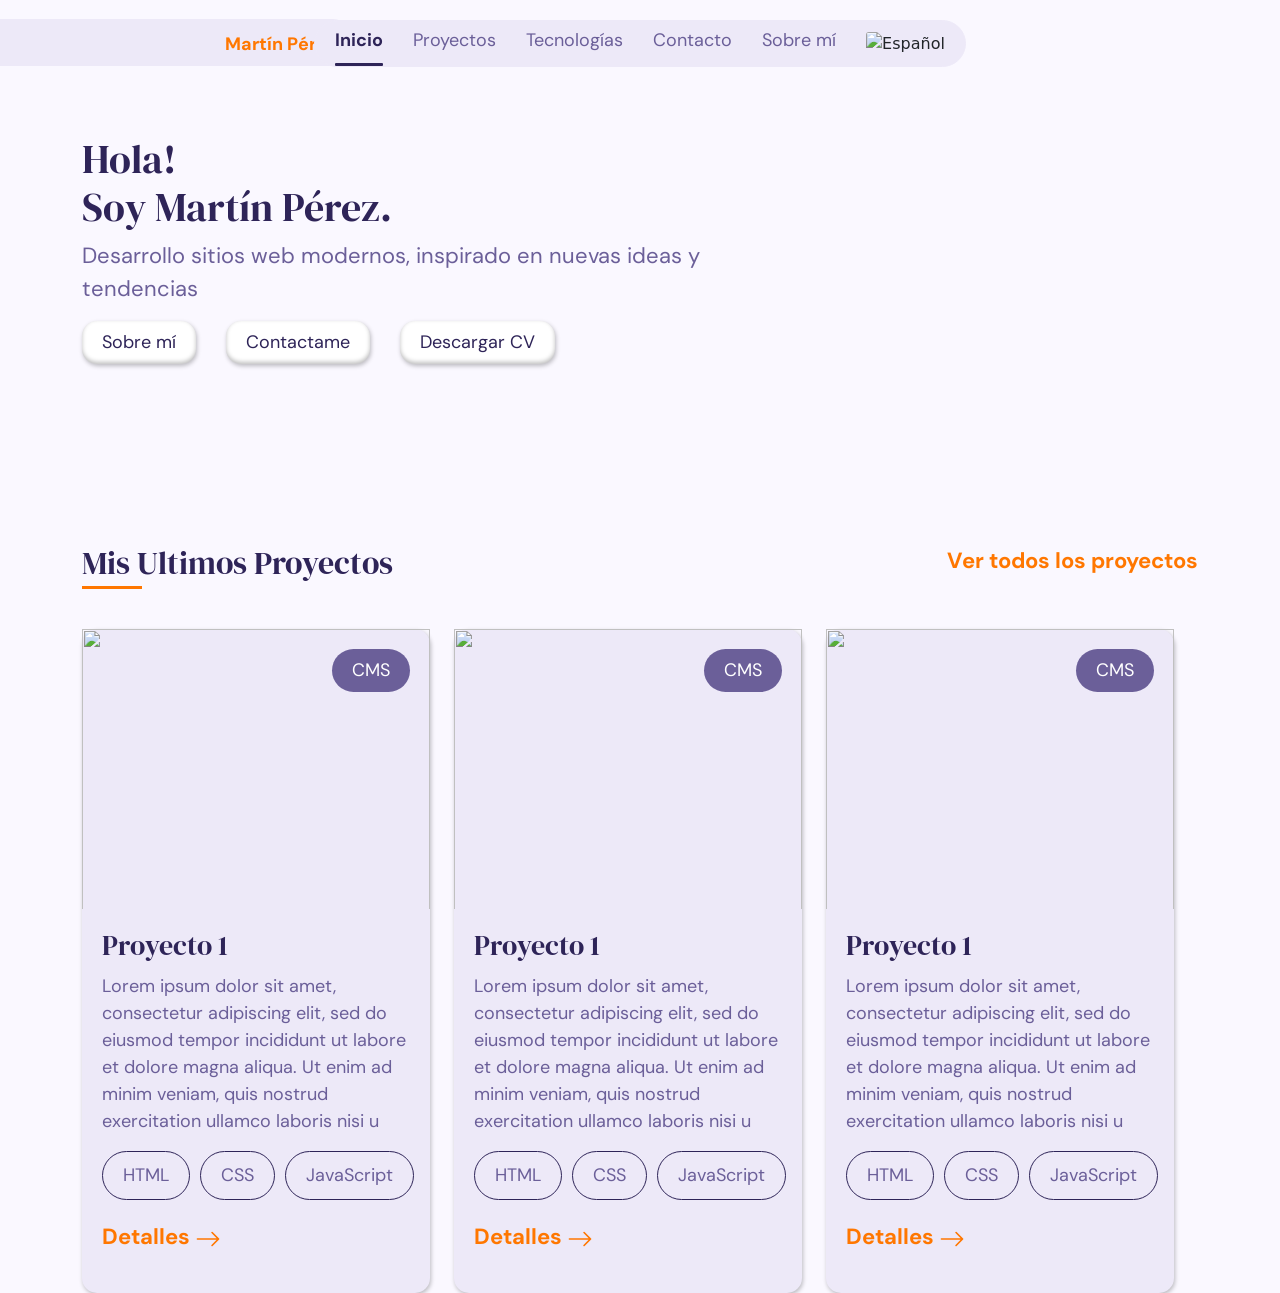
==== index.html @ 8222768f "hay que ver el tamaño de las fuentes" ====
<!DOCTYPE html>
<html lang="en">

<head>
    <meta charset="UTF-8">
    <meta name="viewport" content="width=device-width, initial-scale=1.0">
    <title>Document</title>
    <link rel="preconnect" href="https://fonts.googleapis.com">
    <link rel="preconnect" href="https://fonts.gstatic.com" crossorigin>
    <link
        href="https://fonts.googleapis.com/css2?family=DM+Sans:ital,opsz,wght@0,9..40,100..1000;1,9..40,100..1000&family=DM+Serif+Display:ital@0;1&display=swap"
        rel="stylesheet">
    <link href="https://cdn.jsdelivr.net/npm/bootstrap@5.3.8/dist/css/bootstrap.min.css" rel="stylesheet"
        integrity="sha384-sRIl4kxILFvY47J16cr9ZwB07vP4J8+LH7qKQnuqkuIAvNWLzeN8tE5YBujZqJLB" crossorigin="anonymous">
    <link rel="stylesheet" href="assets/estilo.css">
</head>

<body>
    <header>
        <span class="logo"><a href="index.html">Martín Pérez</a></span>

        <div class="container">
            <div class="header-inner">
                <nav>
                    <ul class="list-unstyled d-flex mb-0 align-items-center">
                        <li><a href="index.html" class="active">Inicio</a></li>
                        <li><a href="proyectos.html">Proyectos</a></li>
                        <li><a href="#tecnologias">Tecnologías</a></li>
                        <li><a href="#contacto">Contacto</a></li>
                        <li><a href="sobre-mi.html">Sobre mí</a></li>
                        <li><img class="icono-idioma" src="assets/svg/Bandera_de_España.svg" alt="Español"></li>
                    </ul>
                </nav>

            </div>
        </div>
    </header>

    <main>
        <div class="container mt-5">
            <div class="row">
                <div class="col-md-7">
                    <h1>
                        Hola! <br> Soy Martín Pérez.
                    </h1>
                    <p class="p-mediano">Desarrollo sitios web modernos, inspirado en nuevas ideas y tendencias</p>
                    <ul class="botones-hero list-unstyled d-flex mb-0 align-items-center">
                        <li><button>Sobre mí</button></li>
                        <li><button>Contactame</button></li>
                        <li><button>Descargar CV</button></li>
                    </ul>
                </div>
                <div class="offset-1 col-md-4">
                    <img class="fotomia-main" src="https://picsum.photos/id/237/200/300" alt="">
                </div>
            </div>
            <div class="row seccion-proyectos">
                <div class="col-md-12 d-flex justify-content-between">
                    <h2>Mis Ultimos Proyectos</h2>
                    <a href="proyectos.html" class="">Ver todos los proyectos</a>
                </div>
                <div class="row tarjetas-proyectos">
                    <div class="col-md-4">
                        <div class="tarjeta-proyecto">
                            <div class="imagen-tarjeta-proyecto">
                                <span class="categoria">CMS</span>
                                <img src="https://picsum.photos/id/237/200/300" alt="">
                            </div>
                            <div class="texto-tarjeta-proyecto">
                                <h3>Proyecto 1</h3>
                                <p class="p-pequeño">Lorem ipsum dolor sit amet, consectetur adipiscing elit, sed do
                                    eiusmod
                                    tempor incididunt ut labore et dolore magna aliqua. Ut enim ad minim veniam, quis
                                    nostrud exercitation ullamco laboris nisi u</p>
                                <ul class="tags-tarjeta list-unstyled d-flex mb-0 align-items-center">
                                    <li><span>HTML</span></li>
                                    <li><span>CSS</span></li>
                                    <li><span>JavaScript</span></li>
                                </ul>
                                <div class="link-flecha d-flex">
                                    <a href=" proyecto.html">Detalles
                                        <svg xmlns="http://www.w3.org/2000/svg" width="26" height="26"
                                            fill="currentColor" class="bi bi-arrow-right" viewBox="0 0 16 16">
                                            <path fill-rule="evenodd"
                                                d="M1 8a.5.5 0 0 1 .5-.5h11.793l-3.147-3.146a.5.5 0 0 1 .708-.708l4 4a.5.5 0 0 1 0 .708l-4 4a.5.5 0 0 1-.708-.708L13.293 8.5H1.5A.5.5 0 0 1 1 8" />
                                        </svg></a>
                                </div>

                            </div>

                        </div>

                    </div>
                    <div class="col-md-4">
                        <div class="tarjeta-proyecto">
                            <div class="imagen-tarjeta-proyecto">
                                <span class="categoria">CMS</span>
                                <img src="https://picsum.photos/id/237/200/300" alt="">
                            </div>
                            <div class="texto-tarjeta-proyecto">
                                <h3>Proyecto 1</h3>
                                <p class="p-pequeño">Lorem ipsum dolor sit amet, consectetur adipiscing elit, sed do
                                    eiusmod
                                    tempor incididunt ut labore et dolore magna aliqua. Ut enim ad minim veniam, quis
                                    nostrud exercitation ullamco laboris nisi u</p>
                                <ul class="tags-tarjeta list-unstyled d-flex mb-0 align-items-center">
                                    <li><span>HTML</span></li>
                                    <li><span>CSS</span></li>
                                    <li><span>JavaScript</span></li>
                                </ul>
                                <div class="link-flecha d-flex">
                                    <a href=" proyecto.html">Detalles
                                        <svg xmlns="http://www.w3.org/2000/svg" width="26" height="26"
                                            fill="currentColor" class="bi bi-arrow-right" viewBox="0 0 16 16">
                                            <path fill-rule="evenodd"
                                                d="M1 8a.5.5 0 0 1 .5-.5h11.793l-3.147-3.146a.5.5 0 0 1 .708-.708l4 4a.5.5 0 0 1 0 .708l-4 4a.5.5 0 0 1-.708-.708L13.293 8.5H1.5A.5.5 0 0 1 1 8" />
                                        </svg></a>
                                </div>

                            </div>
                        </div>


                    </div>
                    <div class="col-md-4">
                        <div class="tarjeta-proyecto">
                            <div class="imagen-tarjeta-proyecto">
                                <span class="categoria">CMS</span>
                                <img src="https://picsum.photos/id/237/200/300" alt="">
                            </div>
                            <div class="texto-tarjeta-proyecto">
                                <h3>Proyecto 1</h3>
                                <p class="p-pequeño">Lorem ipsum dolor sit amet, consectetur adipiscing elit, sed do
                                    eiusmod
                                    tempor incididunt ut labore et dolore magna aliqua. Ut enim ad minim veniam, quis
                                    nostrud exercitation ullamco laboris nisi u</p>
                                <ul class="tags-tarjeta list-unstyled d-flex mb-0 align-items-center">
                                    <li><span>HTML</span></li>
                                    <li><span>CSS</span></li>
                                    <li><span>JavaScript</span></li>
                                </ul>
                                <div class="link-flecha d-flex">
                                    <a href=" proyecto.html">Detalles
                                        <svg xmlns="http://www.w3.org/2000/svg" width="26" height="26"
                                            fill="currentColor" class="bi bi-arrow-right" viewBox="0 0 16 16">
                                            <path fill-rule="evenodd"
                                                d="M1 8a.5.5 0 0 1 .5-.5h11.793l-3.147-3.146a.5.5 0 0 1 .708-.708l4 4a.5.5 0 0 1 0 .708l-4 4a.5.5 0 0 1-.708-.708L13.293 8.5H1.5A.5.5 0 0 1 1 8" />
                                        </svg></a>
                                </div>

                            </div>
                        </div>
                    </div>

                </div>
            </div>
    </main>


    <footer>

    </footer>
    <script src="https://cdn.jsdelivr.net/npm/bootstrap@5.3.8/dist/js/bootstrap.bundle.min.js"
        integrity="sha384-FKyoEForCGlyvwx9Hj09JcYn3nv7wiPVlz7YYwJrWVcXK/BmnVDxM+D2scQbITxI"
        crossorigin="anonymous"></script>
</body>

</html>
---- assets/estilo.css ----
h1,
h2,
h3,
h4,
h5,
h6 {
  font-family: "DM Serif Display", serif;
  color: #2E2458;
  letter-spacing: 1.5;
}
h1 h1,
h2 h1,
h3 h1,
h4 h1,
h5 h1,
h6 h1 {
  font-size: 2.875rem;
}
h1 h2,
h2 h2,
h3 h2,
h4 h2,
h5 h2,
h6 h2 {
  font-size: 2.625rem;
}
h1 h3,
h2 h3,
h3 h3,
h4 h3,
h5 h3,
h6 h3 {
  font-size: 2.375rem;
}

p,
.p-mediano,
.p-pequeno {
  font-family: "DM Sans", sans-serif;
  color: #6B5F99;
}

p {
  font-size: 1.125rem !important;
}

.p-mediano, main a {
  font-size: 1.375rem !important;
}

.p-pequeno,
header a {
  font-size: 1.125rem;
}

span {
  font-size: 1.125rem;
}

* {
  margin: 0;
  padding: 0;
  box-sizing: border-box;
}

body {
  background-color: #FAF8FF;
}

header {
  padding: 1.25rem 0;
  position: relative;
}
header .logo {
  position: absolute;
  top: 50%;
  transform: translateY(-50%);
}
header .logo a {
  font-family: "DM Sans", sans-serif;
  color: #FF7700;
  font-weight: bold;
  text-decoration: none;
  background-color: #EDE9F8;
  border-top-right-radius: 50px;
  border-bottom-right-radius: 50px;
  padding: 13px 20px 10px 25vh;
}
header .logo a:hover {
  background-color: #C4B8E8;
  color: rgb(64.9193548387, 50.8064516129, 124.1935483871);
  transition: all 0.3s ease;
}
header .container .header-inner {
  display: flex;
  justify-content: center;
  align-items: center;
}
header .container nav {
  background-color: rgb(237, 233, 248);
  border-radius: 50px;
  backdrop-filter: blur(0px);
  -webkit-backdrop-filter: blur(0px);
  border: 1px solid rgb(237, 233, 248);
  padding: 6px 20px;
}
header .container nav ul {
  margin-bottom: 0;
  gap: 30px;
}
header .container nav a {
  font-family: "DM Sans", sans-serif;
  color: #6B5F99;
  text-decoration: none;
  transition: background 0.2s;
  position: relative;
  display: inline-block;
  padding-bottom: 6px;
}
header .container nav a:hover {
  color: #FF7700 !important;
}
header .container nav a:hover::after {
  content: "";
  position: absolute;
  left: 0;
  bottom: -6px;
  width: 100%;
  height: 3px;
  background-color: #FF7700 !important;
  border-radius: 1px;
}
header .container nav a.active {
  font-weight: bold;
  color: #2E2458;
}
header .container nav a.active::after {
  content: "";
  position: absolute;
  left: 0;
  bottom: -6px;
  width: 100%;
  height: 3px;
  background-color: #2E2458;
  border-radius: 1px;
}
header .container nav .icono-idioma {
  height: 22px;
  border-radius: 3px;
  vertical-align: middle;
}
@media (max-width: 768px) {
  header .btn-menu {
    display: flex;
  }
  header nav {
    display: none;
  }
}

main a {
  color: #FF7700;
  text-decoration: none;
  font-family: "DM Sans", sans-serif;
  transition: color 0.2s;
  font-weight: bold;
}
main a:hover {
  color: #2E2458;
}
main .fotomia-main {
  width: 100%;
  max-height: 400px;
  border-radius: 15px;
  box-shadow: 1px 2px 4px 0px rgba(0, 0, 0, 0.25);
}

.botones-hero {
  gap: 1.875rem;
}

button {
  background-color: #fff;
  color: #2E2458;
  border: none;
  padding: 8px 20px;
  font-family: "DM Sans", sans-serif;
  font-size: 1.125rem;
  cursor: pointer;
  transition: background 0.2s;
  border-radius: 15px;
}
button:hover {
  background-color: #FF7700;
  color: #fff;
}
button {
  box-shadow: 1px 2px 4px 0px rgba(0, 0, 0, 0.25), inset 0px -2px 4px 0px rgba(0, 0, 0, 0.25);
}

.seccion-proyectos {
  margin-top: 20vh;
}

h2 {
  margin-bottom: 40px;
}
h2::after {
  content: "";
  display: block;
  width: 60px;
  height: 3px;
  background-color: #FF7700;
  margin-top: 4px;
}

.tarjeta-proyecto .categoria {
  position: absolute;
  font-family: "DM Sans", sans-serif;
  color: #fff;
  padding: 8px 20px;
  background-color: #6B5F99;
  border-radius: 50px;
  top: 20px;
  right: 20px;
}
.tarjeta-proyecto h3 {
  margin-bottom: 10px;
}
.tarjeta-proyecto {
  position: relative;
}
.tarjeta-proyecto .texto-tarjeta-proyecto {
  padding: 0px 10px 40px 20px;
}
.tarjeta-proyecto {
  background-color: #EDE9F8;
  border-radius: 15px;
  box-shadow: 0px 4px 8px rgba(0, 0, 0, 0.1);
}
.tarjeta-proyecto img {
  width: 100%;
  height: 300px;
  -o-object-fit: cover;
     object-fit: cover;
  padding-bottom: 20px;
}
.tarjeta-proyecto .tags-tarjeta {
  margin-bottom: 20px !important;
  gap: 10px;
  font-family: "DM Sans", sans-serif;
  color: #6B5F99;
}
.tarjeta-proyecto .tags-tarjeta li {
  padding: 10px 20px;
  border: 1px solid #2E2458;
  border-radius: 50px;
}
.tarjeta-proyecto {
  box-shadow: 1px 2px 4px 0px rgba(0, 0, 0, 0.25);
}/*# sourceMappingURL=estilo.css.map */
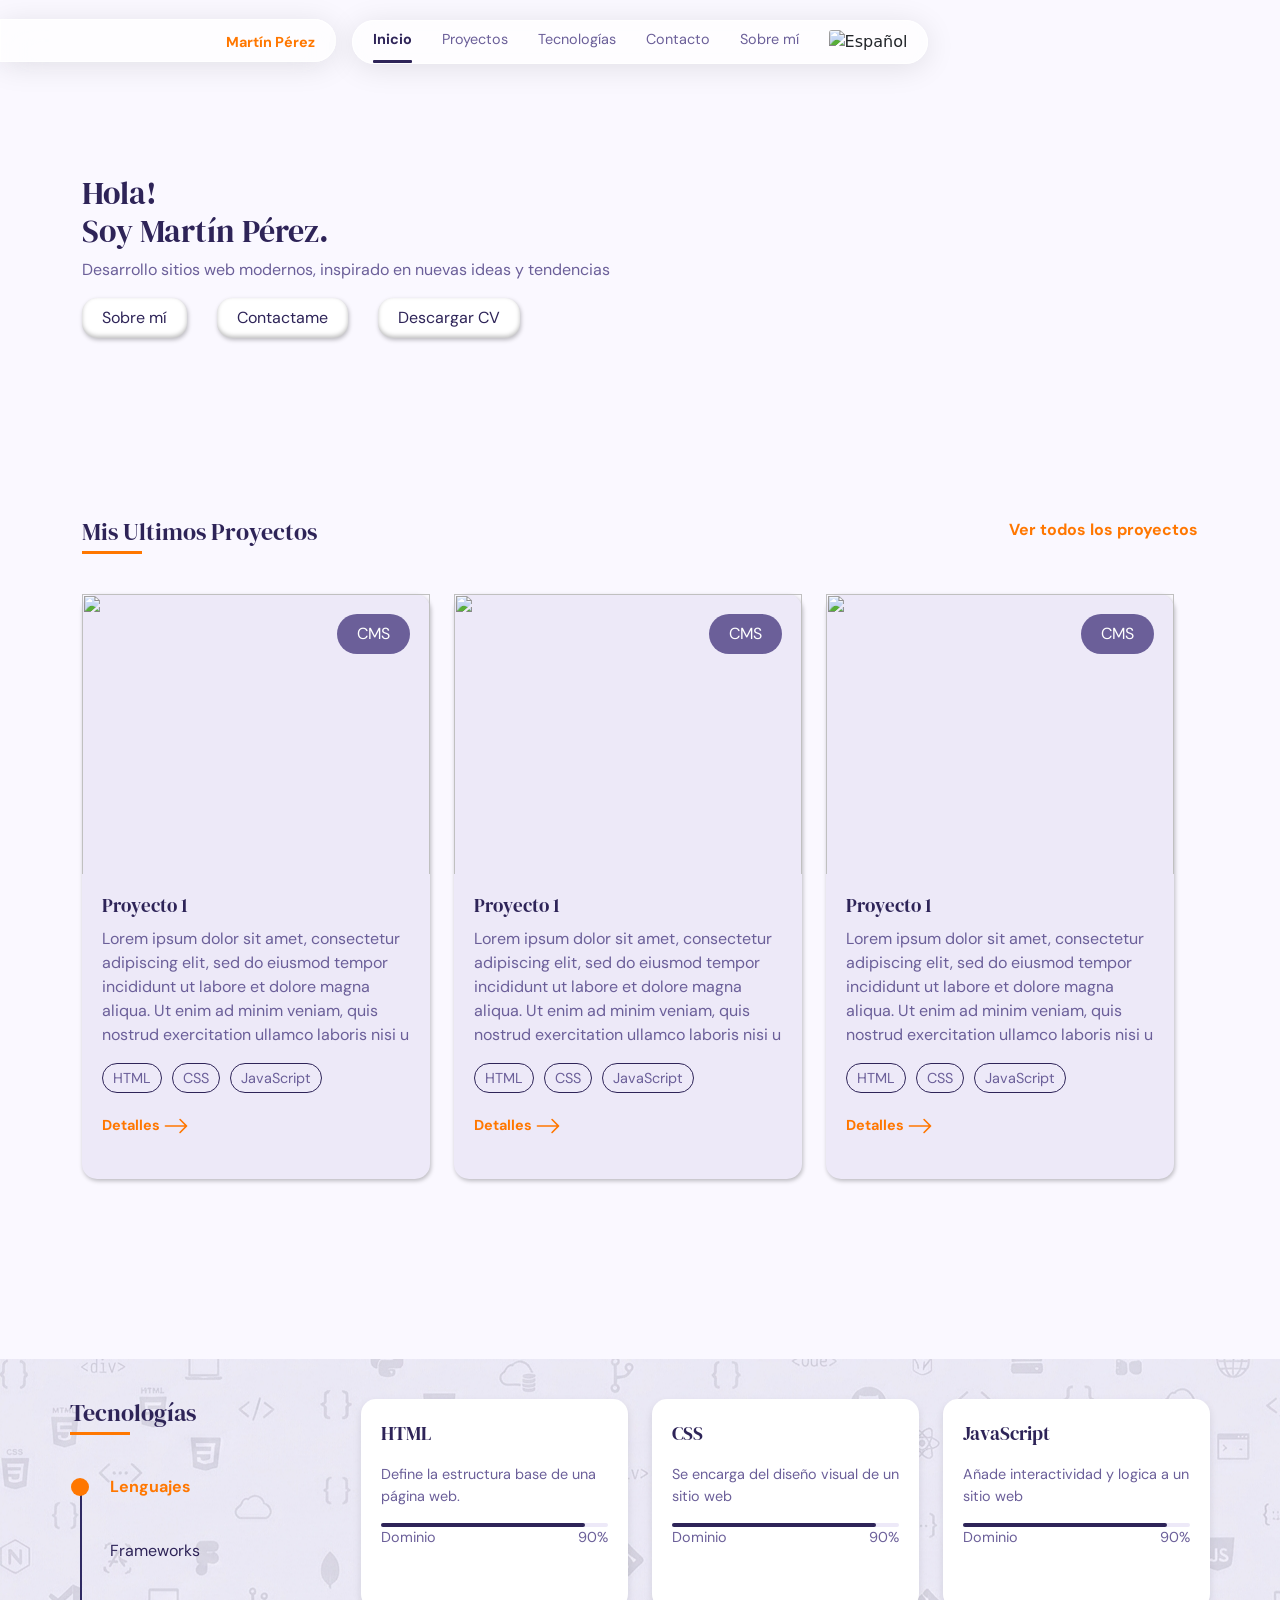
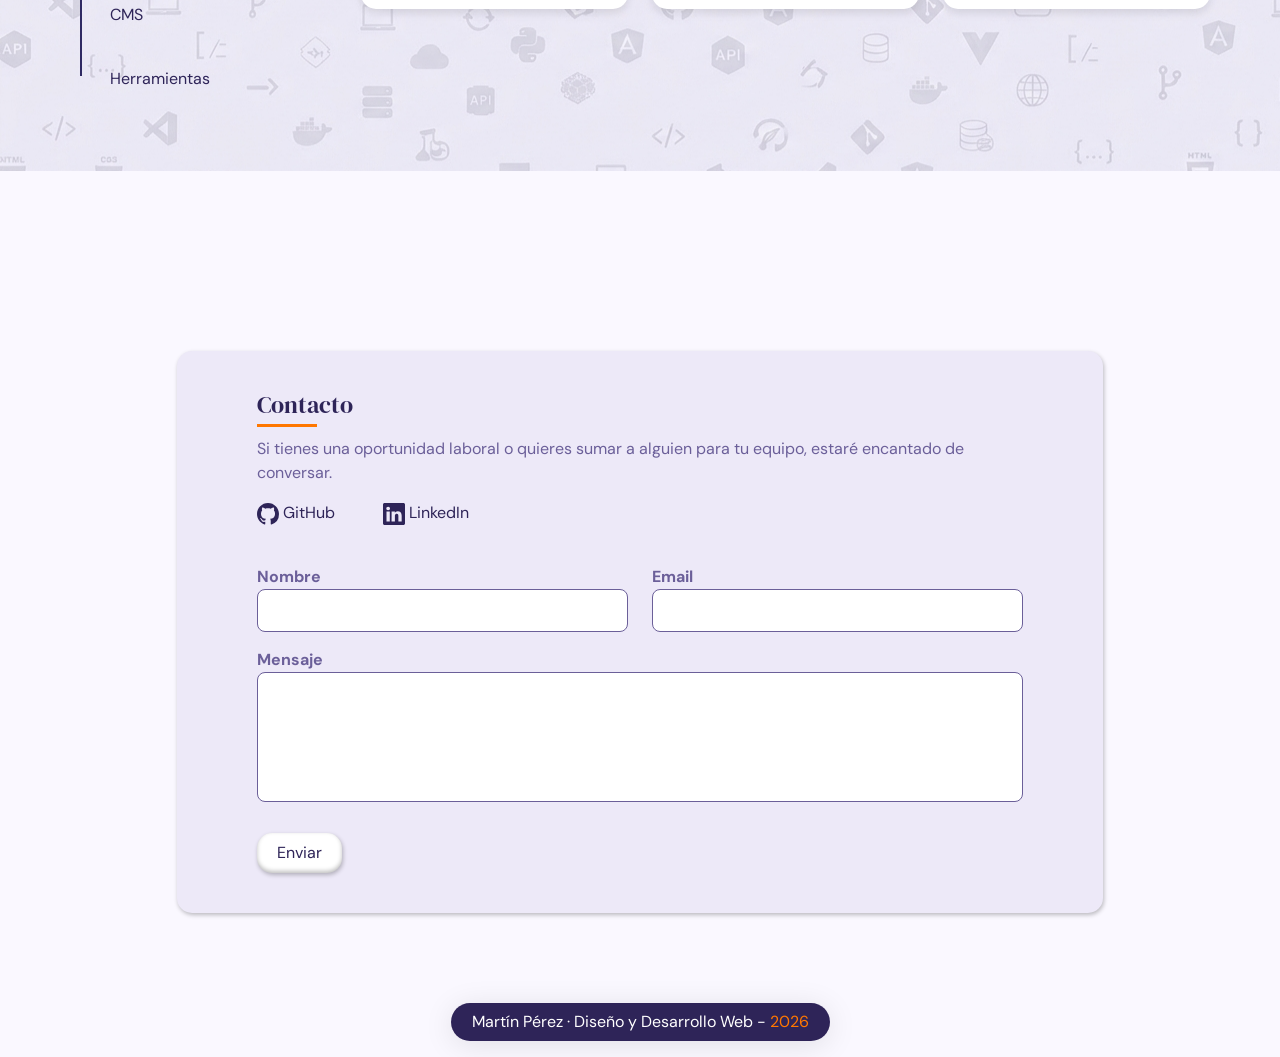
==== commit 815ccf79: "estructura-home" ====
--- a/index.html
+++ b/index.html
@@ -17,17 +17,17 @@
 
 <body>
     <header>
-        <span class="logo"><a href="index.html">Martín Pérez</a></span>
+        <span class="logo"><a class="p-mediano" href="index.html">Martín Pérez</a></span>
 
         <div class="container">
             <div class="header-inner">
                 <nav>
                     <ul class="list-unstyled d-flex mb-0 align-items-center">
-                        <li><a href="index.html" class="active">Inicio</a></li>
-                        <li><a href="proyectos.html">Proyectos</a></li>
-                        <li><a href="#tecnologias">Tecnologías</a></li>
-                        <li><a href="#contacto">Contacto</a></li>
-                        <li><a href="sobre-mi.html">Sobre mí</a></li>
+                        <li><a class="p-mediano active" href="index.html">Inicio</a></li>
+                        <li><a class="p-mediano" href="proyectos.html">Proyectos</a></li>
+                        <li><a class="p-mediano" href="#tecnologias">Tecnologías</a></li>
+                        <li><a class="p-mediano" href="#contacto">Contacto</a></li>
+                        <li><a class="p-mediano" href="sobre-mi.html">Sobre mí</a></li>
                         <li><img class="icono-idioma" src="assets/svg/Bandera_de_España.svg" alt="Español"></li>
                     </ul>
                 </nav>
@@ -37,13 +37,13 @@
     </header>
 
     <main>
-        <div class="container mt-5">
+        <div class="container mt-4">
             <div class="row">
                 <div class="col-md-7">
                     <h1>
                         Hola! <br> Soy Martín Pérez.
                     </h1>
-                    <p class="p-mediano">Desarrollo sitios web modernos, inspirado en nuevas ideas y tendencias</p>
+                    <p>Desarrollo sitios web modernos, inspirado en nuevas ideas y tendencias</p>
                     <ul class="botones-hero list-unstyled d-flex mb-0 align-items-center">
                         <li><button>Sobre mí</button></li>
                         <li><button>Contactame</button></li>
@@ -60,6 +60,37 @@
                     <a href="proyectos.html" class="">Ver todos los proyectos</a>
                 </div>
                 <div class="row tarjetas-proyectos">
+                    <div class="col-md-4">
+                        <div class="tarjeta-proyecto">
+                            <div class="imagen-tarjeta-proyecto">
+                                <span class="categoria">CMS</span>
+                                <img src="https://picsum.photos/id/237/200/300" alt="">
+                            </div>
+                            <div class="texto-tarjeta-proyecto">
+                                <h3>Proyecto 1</h3>
+                                <p>Lorem ipsum dolor sit amet, consectetur adipiscing elit, sed do
+                                    eiusmod
+                                    tempor incididunt ut labore et dolore magna aliqua. Ut enim ad minim veniam, quis
+                                    nostrud exercitation ullamco laboris nisi u</p>
+                                <ul class="tags-tarjeta list-unstyled d-flex mb-0 align-items-center">
+                                    <li><span class="p-pequeno">HTML</span></li>
+                                    <li><span class="p-pequeno">CSS</span></li>
+                                    <li><span class="p-pequeno">JavaScript</span></li>
+                                </ul>
+                                <div class="link-flecha d-flex">
+                                    <a class="p-mediano" href=" proyecto.html">Detalles
+                                        <svg xmlns="http://www.w3.org/2000/svg" width="26" height="26"
+                                            fill="currentColor" class="bi bi-arrow-right" viewBox="0 0 16 16">
+                                            <path fill-rule="evenodd"
+                                                d="M1 8a.5.5 0 0 1 .5-.5h11.793l-3.147-3.146a.5.5 0 0 1 .708-.708l4 4a.5.5 0 0 1 0 .708l-4 4a.5.5 0 0 1-.708-.708L13.293 8.5H1.5A.5.5 0 0 1 1 8" />
+                                        </svg></a>
+                                </div>
+
+                            </div>
+
+                        </div>
+
+                    </div>
                     <div class="col-md-4">
                         <div class="tarjeta-proyecto">
                             <div class="imagen-tarjeta-proyecto">
@@ -73,12 +104,12 @@
                                     tempor incididunt ut labore et dolore magna aliqua. Ut enim ad minim veniam, quis
                                     nostrud exercitation ullamco laboris nisi u</p>
                                 <ul class="tags-tarjeta list-unstyled d-flex mb-0 align-items-center">
-                                    <li><span>HTML</span></li>
-                                    <li><span>CSS</span></li>
-                                    <li><span>JavaScript</span></li>
+                                    <li><span class="p-pequeno">HTML</span></li>
+                                    <li><span class="p-pequeno">CSS</span></li>
+                                    <li><span class="p-pequeno">JavaScript</span></li>
                                 </ul>
                                 <div class="link-flecha d-flex">
-                                    <a href=" proyecto.html">Detalles
+                                    <a class="p-mediano" href=" proyecto.html">Detalles
                                         <svg xmlns="http://www.w3.org/2000/svg" width="26" height="26"
                                             fill="currentColor" class="bi bi-arrow-right" viewBox="0 0 16 16">
                                             <path fill-rule="evenodd"
@@ -87,8 +118,8 @@
                                 </div>
 
                             </div>
-
-                        </div>
+                        </div>
+
 
                     </div>
                     <div class="col-md-4">
@@ -104,12 +135,12 @@
                                     tempor incididunt ut labore et dolore magna aliqua. Ut enim ad minim veniam, quis
                                     nostrud exercitation ullamco laboris nisi u</p>
                                 <ul class="tags-tarjeta list-unstyled d-flex mb-0 align-items-center">
-                                    <li><span>HTML</span></li>
-                                    <li><span>CSS</span></li>
-                                    <li><span>JavaScript</span></li>
+                                    <li><span class="p-pequeno">HTML</span></li>
+                                    <li><span class="p-pequeno">CSS</span></li>
+                                    <li><span class="p-pequeno">JavaScript</span></li>
                                 </ul>
                                 <div class="link-flecha d-flex">
-                                    <a href=" proyecto.html">Detalles
+                                    <a class="p-mediano" href=" proyecto.html">Detalles
                                         <svg xmlns="http://www.w3.org/2000/svg" width="26" height="26"
                                             fill="currentColor" class="bi bi-arrow-right" viewBox="0 0 16 16">
                                             <path fill-rule="evenodd"
@@ -119,46 +150,150 @@
 
                             </div>
                         </div>
-
-
-                    </div>
-                    <div class="col-md-4">
-                        <div class="tarjeta-proyecto">
-                            <div class="imagen-tarjeta-proyecto">
-                                <span class="categoria">CMS</span>
-                                <img src="https://picsum.photos/id/237/200/300" alt="">
-                            </div>
-                            <div class="texto-tarjeta-proyecto">
-                                <h3>Proyecto 1</h3>
-                                <p class="p-pequeño">Lorem ipsum dolor sit amet, consectetur adipiscing elit, sed do
-                                    eiusmod
-                                    tempor incididunt ut labore et dolore magna aliqua. Ut enim ad minim veniam, quis
-                                    nostrud exercitation ullamco laboris nisi u</p>
-                                <ul class="tags-tarjeta list-unstyled d-flex mb-0 align-items-center">
-                                    <li><span>HTML</span></li>
-                                    <li><span>CSS</span></li>
-                                    <li><span>JavaScript</span></li>
-                                </ul>
-                                <div class="link-flecha d-flex">
-                                    <a href=" proyecto.html">Detalles
-                                        <svg xmlns="http://www.w3.org/2000/svg" width="26" height="26"
-                                            fill="currentColor" class="bi bi-arrow-right" viewBox="0 0 16 16">
-                                            <path fill-rule="evenodd"
-                                                d="M1 8a.5.5 0 0 1 .5-.5h11.793l-3.147-3.146a.5.5 0 0 1 .708-.708l4 4a.5.5 0 0 1 0 .708l-4 4a.5.5 0 0 1-.708-.708L13.293 8.5H1.5A.5.5 0 0 1 1 8" />
-                                        </svg></a>
-                                </div>
-
-                            </div>
-                        </div>
-                    </div>
-
-                </div>
-            </div>
+                    </div>
+
+                </div>
+            </div>
+        </div>
+        <div class="background-tecnologias mt-5">
+            <div class="container container-tecnologias">
+                <div class="row">
+                    <div class="col-md-3">
+                        <h2 id="tecnologias">Tecnologías</h2>
+                        <ul class="ul-tecnologias">
+                            <li class="active">
+                                <p class="active">Lenguajes</p>
+                            </li>
+                            <li>
+                                <p>Frameworks</p>
+                            </li>
+                            <li>
+                                <p>CMS</p>
+                            </li>
+                            <li>
+                                <p>Herramientas</p>
+                            </li>
+                        </ul>
+                    </div>
+                    <div class="col-md-9">
+                        <div class="row">
+                            <div class="col-md-4">
+                                <div class="tarjeta-tecnologia">
+                                    <p class="p-titulo">HTML</p>
+                                    <p class="p-mediano">Define la estructura base de una página web.</p>
+                                    <div class="barra-progreso-container">
+                                        <div class="barra-progreso" style="width: 90%"></div>
+                                    </div>
+                                    <ul class="list-unstyled d-flex mb-0 justify-content-between">
+                                        <li class="p-pequeno">Dominio</li>
+                                        <li class="p-pequeno">90%</li>
+                                    </ul>
+
+                                </div>
+                            </div>
+
+                            <div class="col-md-4">
+                                <div class="tarjeta-tecnologia">
+                                    <p class="p-titulo">CSS</p>
+                                    <p class="p-mediano">Se encarga del diseño visual de un sitio web</p>
+                                    <div class="barra-progreso-container">
+                                        <div class="barra-progreso" style="width: 90%"></div>
+                                    </div>
+                                    <ul class="list-unstyled d-flex mb-0 justify-content-between">
+                                        <li class="p-pequeno">Dominio</li>
+                                        <li class="p-pequeno">90%</li>
+                                    </ul>
+
+                                </div>
+                            </div>
+
+                            <div class="col-md-4">
+                                <div class="tarjeta-tecnologia">
+                                    <p class="p-titulo">JavaScript</p>
+                                    <p class="p-mediano">Añade interactividad y logica a un sitio web</p>
+                                    <div class="barra-progreso-container">
+                                        <div class="barra-progreso" style="width: 90%"></div>
+                                    </div>
+                                    <ul class="list-unstyled d-flex mb-0 justify-content-between">
+                                        <li class="p-pequeno">Dominio</li>
+                                        <li class="p-pequeno">90%</li>
+                                    </ul>
+
+                                </div>
+                            </div>
+                        </div>
+                    </div>
+                </div>
+
+            </div>
+        </div>
+
+        </div>
+        </div>
     </main>
 
 
-    <footer>
-
+    <!-- SECCIÓN CONTACTO -->
+    <section class="seccion-contacto mt-5">
+        <div class="container">
+            <div class="row justify-content-center">
+                <div class="col-md-10">
+                    <div class="tarjeta-contacto">
+                        <h2 id="contacto">Contacto</h2>
+                        <p>Si tienes una oportunidad laboral o quieres sumar a alguien para tu equipo,
+                            estaré encantado de conversar.</p>
+
+                        <div class="redes-contacto mb-3 gap-5 d-flex">
+                            <a href="#" class="red-contacto">
+                                <svg xmlns="http://www.w3.org/2000/svg" width="22" height="22" fill="currentColor"
+                                    class="bi bi-github" viewBox="0 0 16 16">
+                                    <path
+                                        d="M8 0C3.58 0 0 3.58 0 8c0 3.54 2.29 6.53 5.47 7.59.4.07.55-.17.55-.38 0-.19-.01-.82-.01-1.49-2.01.37-2.53-.49-2.69-.94-.09-.23-.48-.94-.82-1.13-.28-.15-.68-.52-.01-.53.63-.01 1.08.58 1.23.82.72 1.21 1.87.87 2.33.66.07-.52.28-.87.51-1.07-1.78-.2-3.64-.89-3.64-3.95 0-.87.31-1.59.82-2.15-.08-.2-.36-1.02.08-2.12 0 0 .67-.21 2.2.82.64-.18 1.32-.27 2-.27s1.36.09 2 .27c1.53-1.04 2.2-.82 2.2-.82.44 1.1.16 1.92.08 2.12.51.56.82 1.27.82 2.15 0 3.07-1.87 3.75-3.65 3.95.29.25.54.73.54 1.48 0 1.07-.01 1.93-.01 2.2 0 .21.15.46.55.38A8.01 8.01 0 0 0 16 8c0-4.42-3.58-8-8-8" />
+                                </svg> GitHub
+                            </a>
+                            <a href="#" class="red-contacto">
+                                <svg xmlns="http://www.w3.org/2000/svg" width="22" height="22" fill="currentColor"
+                                    class="bi bi-linkedin" viewBox="0 0 16 16">
+                                    <path
+                                        d="M0 1.146C0 .513.526 0 1.175 0h13.65C15.474 0 16 .513 16 1.146v13.708c0 .633-.526 1.146-1.175 1.146H1.175C.526 16 0 15.487 0 14.854zm4.943 12.248V6.169H2.542v7.225zm-1.2-8.212c.837 0 1.358-.554 1.358-1.248-.015-.709-.52-1.248-1.342-1.248S2.4 3.226 2.4 3.934c0 .694.521 1.248 1.327 1.248zm4.908 8.212V9.359c0-.216.016-.432.08-.586.173-.431.568-.878 1.232-.878.869 0 1.216.662 1.216 1.634v3.865h2.401V9.25c0-2.22-1.184-3.252-2.764-3.252-1.274 0-1.845.7-2.165 1.193v.025h-.016l.016-.025V6.169h-2.4c.03.678 0 7.225 0 7.225z" />
+                                </svg> LinkedIn
+                            </a>
+                        </div>
+
+                        <form>
+                            <div class="row campo-contacto-row">
+                                <div class="col-md-6 mb-3">
+                                    <label for="nombre">Nombre</label>
+                                    <input type="text" id="nombre" class="campo-contacto" placeholder="">
+                                </div>
+                                <div class="col-md-6 mb-3">
+                                    <label for="email">Email</label>
+                                    <input type="email" id="email" class="campo-contacto" placeholder="">
+                                </div>
+                            </div>
+                            <div class="mb-4">
+                                <label for="mensaje">Mensaje</label>
+                                <textarea id="mensaje" class="campo-contacto" rows="5"></textarea>
+                            </div>
+                            <button type="submit" class="btn-enviar">Enviar</button>
+                        </form>
+                    </div>
+                </div>
+            </div>
+        </div>
+    </section>
+
+    <!-- FOOTER -->
+    <footer class="footer-principal mt-4">
+        <div class="container">
+            <div class="row justify-content-center">
+                <div class="col-auto">
+                    <p class="footer-texto">
+                        Martín Pérez · Diseño y Desarrollo Web - <span class="footer-año">2026</span>
+                    </p>
+                </div>
+            </div>
+        </div>
     </footer>
     <script src="https://cdn.jsdelivr.net/npm/bootstrap@5.3.8/dist/js/bootstrap.bundle.min.js"
         integrity="sha384-FKyoEForCGlyvwx9Hj09JcYn3nv7wiPVlz7YYwJrWVcXK/BmnVDxM+D2scQbITxI"
--- a/assets/estilo.css
+++ b/assets/estilo.css
@@ -1,3 +1,4 @@
+@charset "UTF-8";
 h1,
 h2,
 h3,
@@ -14,7 +15,7 @@
 h4 h1,
 h5 h1,
 h6 h1 {
-  font-size: 2.875rem;
+  font-size: 2.5rem;
 }
 h1 h2,
 h2 h2,
@@ -22,7 +23,7 @@
 h4 h2,
 h5 h2,
 h6 h2 {
-  font-size: 2.625rem;
+  font-size: 2rem;
 }
 h1 h3,
 h2 h3,
@@ -30,31 +31,77 @@
 h4 h3,
 h5 h3,
 h6 h3 {
-  font-size: 2.375rem;
+  font-size: 1.8rem;
 }
 
 p,
 .p-mediano,
-.p-pequeno {
-  font-family: "DM Sans", sans-serif;
-  color: #6B5F99;
+.p-pequeno,
+.p-titulo {
+  font-family: "DM Sans", sans-serif;
+  color: #6B5F99;
+}
+
+.p-titulo {
+  font-size: 1.5rem !important;
+  color: #2E2458;
 }
 
 p {
-  font-size: 1.125rem !important;
-}
-
-.p-mediano, main a {
-  font-size: 1.375rem !important;
+  font-size: 1.1rem !important;
+}
+
+.p-mediano,
+main a {
+  font-size: 1rem !important;
+}
+
+main a {
+  color: #FF7700 !important;
+}
+main a:hover {
+  color: #2E2458 !important;
 }
 
 .p-pequeno,
 header a {
-  font-size: 1.125rem;
-}
-
-span {
-  font-size: 1.125rem;
+  font-size: 0.8rem;
+}
+
+.mt-5 {
+  margin-top: 20vh !important;
+}
+
+.mt-4 {
+  margin-top: 10vh !important;
+}
+
+@media (max-width: 1400px) {
+  h1 {
+    font-size: 2rem;
+  }
+  h2 {
+    font-size: 1.5rem;
+  }
+  h3 {
+    font-size: 1.2rem;
+  }
+  p,
+  a {
+    font-size: 1rem !important;
+  }
+  .p-titulo {
+    font-size: 1.2rem !important;
+  }
+  .p-mediano,
+  .p-pequeno {
+    font-size: 0.9rem !important;
+  }
+}
+header {
+  position: sticky !important;
+  top: 0;
+  z-index: 1;
 }
 
 * {
@@ -81,7 +128,12 @@
   color: #FF7700;
   font-weight: bold;
   text-decoration: none;
-  background-color: #EDE9F8;
+  /* From https://css.glass */
+  background: rgba(255, 255, 255, 0.7);
+  box-shadow: 0 4px 30px rgba(0, 0, 0, 0.1);
+  backdrop-filter: blur(20px);
+  -webkit-backdrop-filter: blur(20px);
+  border: 1px solid rgb(255, 255, 255);
   border-top-right-radius: 50px;
   border-bottom-right-radius: 50px;
   padding: 13px 20px 10px 25vh;
@@ -97,11 +149,13 @@
   align-items: center;
 }
 header .container nav {
-  background-color: rgb(237, 233, 248);
+  /* From https://css.glass */
+  background: rgba(255, 255, 255, 0.7);
   border-radius: 50px;
-  backdrop-filter: blur(0px);
-  -webkit-backdrop-filter: blur(0px);
-  border: 1px solid rgb(237, 233, 248);
+  box-shadow: 0 4px 30px rgba(0, 0, 0, 0.1);
+  backdrop-filter: blur(20px);
+  -webkit-backdrop-filter: blur(20px);
+  border: 1px solid rgb(255, 255, 255);
   padding: 6px 20px;
 }
 header .container nav ul {
@@ -185,7 +239,7 @@
   border: none;
   padding: 8px 20px;
   font-family: "DM Sans", sans-serif;
-  font-size: 1.125rem;
+  font-size: 1rem;
   cursor: pointer;
   transition: background 0.2s;
   border-radius: 15px;
@@ -200,6 +254,53 @@
 
 .seccion-proyectos {
   margin-top: 20vh;
+}
+
+.container-tecnologias {
+  padding: 40px 0;
+}
+.container-tecnologias .ul-tecnologias {
+  list-style: none;
+  padding-left: 40px;
+  margin: 0;
+  position: relative;
+}
+.container-tecnologias .ul-tecnologias::before {
+  content: "";
+  position: absolute;
+  left: 10px;
+  top: 15px;
+  bottom: 15px;
+  width: 2px;
+  background-color: #2f2a63;
+}
+.container-tecnologias li {
+  font-family: "DM Sans", sans-serif;
+  color: #2E2458;
+  margin-bottom: 40px;
+  position: relative;
+}
+.container-tecnologias li p {
+  color: #2E2458;
+}
+.container-tecnologias li p.active {
+  color: #FF7700;
+  font-weight: bold;
+}
+.container-tecnologias li.active {
+  color: #FF7700;
+  font-weight: bold;
+}
+.container-tecnologias li.active::before {
+  content: "";
+  position: absolute;
+  width: 18px;
+  height: 18px;
+  border-radius: 50%;
+  background-color: #FF7700;
+  left: -39px;
+  top: 50%;
+  transform: translateY(-50%);
 }
 
 h2 {
@@ -252,10 +353,155 @@
   color: #6B5F99;
 }
 .tarjeta-proyecto .tags-tarjeta li {
-  padding: 10px 20px;
+  padding: 2px 10px;
   border: 1px solid #2E2458;
   border-radius: 50px;
 }
 .tarjeta-proyecto {
   box-shadow: 1px 2px 4px 0px rgba(0, 0, 0, 0.25);
+}
+
+.background-tecnologias {
+  background: url("../assets/img/fondo-tecnologias.png");
+  width: 100vw;
+}
+
+.tarjeta-tecnologia {
+  background-color: #fff;
+}
+.tarjeta-tecnologia p {
+  font-family: "DM Serif Display", serif;
+  color: #2E2458 !important;
+}
+.tarjeta-tecnologia .p-mediano,
+.tarjeta-tecnologia .p-pequeno {
+  font-family: "DM Sans", sans-serif;
+  color: #6B5F99 !important;
+}
+.tarjeta-tecnologia {
+  border-radius: 15px;
+  padding: 20px;
+  box-shadow: 0px 4px 8px rgba(0, 0, 0, 0.1);
+}
+.tarjeta-tecnologia h4 {
+  margin-bottom: 10px;
+}
+.tarjeta-tecnologia p {
+  color: #6B5F99;
+}
+.tarjeta-tecnologia .barra-progreso-container {
+  width: 100%;
+  height: 4px;
+  background-color: #EDE9F8;
+  border-radius: 2px;
+  margin-top: 8px;
+}
+.tarjeta-tecnologia .barra-progreso-container .barra-progreso {
+  height: 100%;
+  background-color: #2E2458;
+  border-radius: 2px;
+  transition: width 0.4s ease;
+}
+
+.tarjeta-contacto {
+  background-color: #EDE9F8;
+  color: #6B5F99;
+  font-family: "DM Sans", sans-serif;
+  border-radius: 15px;
+  padding: 40px 80px;
+  box-shadow: 1px 2px 4px 0px rgba(0, 0, 0, 0.25);
+}
+.tarjeta-contacto h2 {
+  margin-bottom: 10px;
+}
+.tarjeta-contacto p {
+  color: #6B5F99;
+}
+.tarjeta-contacto a {
+  color: #2E2458;
+  text-decoration: none;
+  transition: color 0.2s;
+  font-size: 1rem;
+}
+.tarjeta-contacto a:hover {
+  color: #FF7700;
+}
+.tarjeta-contacto label {
+  font-weight: bold;
+}
+.tarjeta-contacto .campo-contacto {
+  width: 100%;
+  border: 1.5px solid #dde1f0;
+  border-radius: 8px;
+  padding: 10px 14px;
+  font-family: "DM Sans", sans-serif;
+  font-size: 0.9rem;
+  color: #2E2458;
+  background-color: #fff;
+  transition: border-color 0.2s ease;
+  outline: none;
+  resize: none;
+  border-color: #6B5F99;
+}
+.tarjeta-contacto .campo-contacto:focus {
+  border-color: #FF7700;
+}
+
+.campo-contacto-row {
+  margin-top: 40px;
+}
+
+.footer-texto {
+  /* From https://css.glass */
+  background: rgb(46, 36, 88);
+  border-radius: 50px;
+  box-shadow: 0 4px 30px rgba(0, 0, 0, 0.1);
+  backdrop-filter: blur(5px);
+  -webkit-backdrop-filter: blur(5px);
+  border: 1px solid rgba(46, 36, 88, 0.3);
+  color: #fff;
+  padding: 6px 20px;
+}
+.footer-texto ul {
+  margin-bottom: 0;
+  gap: 30px;
+}
+.footer-texto a {
+  font-family: "DM Sans", sans-serif;
+  color: #6B5F99;
+  text-decoration: none;
+  transition: background 0.2s;
+  position: relative;
+  display: inline-block;
+  padding-bottom: 6px;
+}
+.footer-texto a:hover {
+  color: #FF7700 !important;
+}
+.footer-texto a:hover::after {
+  content: "";
+  position: absolute;
+  left: 0;
+  bottom: -6px;
+  width: 100%;
+  height: 3px;
+  background-color: #FF7700 !important;
+  border-radius: 1px;
+}
+.footer-texto a.active {
+  font-weight: bold;
+  color: #2E2458;
+}
+.footer-texto a.active::after {
+  content: "";
+  position: absolute;
+  left: 0;
+  bottom: -6px;
+  width: 100%;
+  height: 3px;
+  background-color: #2E2458;
+  border-radius: 1px;
+}
+.footer-texto .footer-año {
+  color: #FF7700;
 }/*# sourceMappingURL=estilo.css.map */
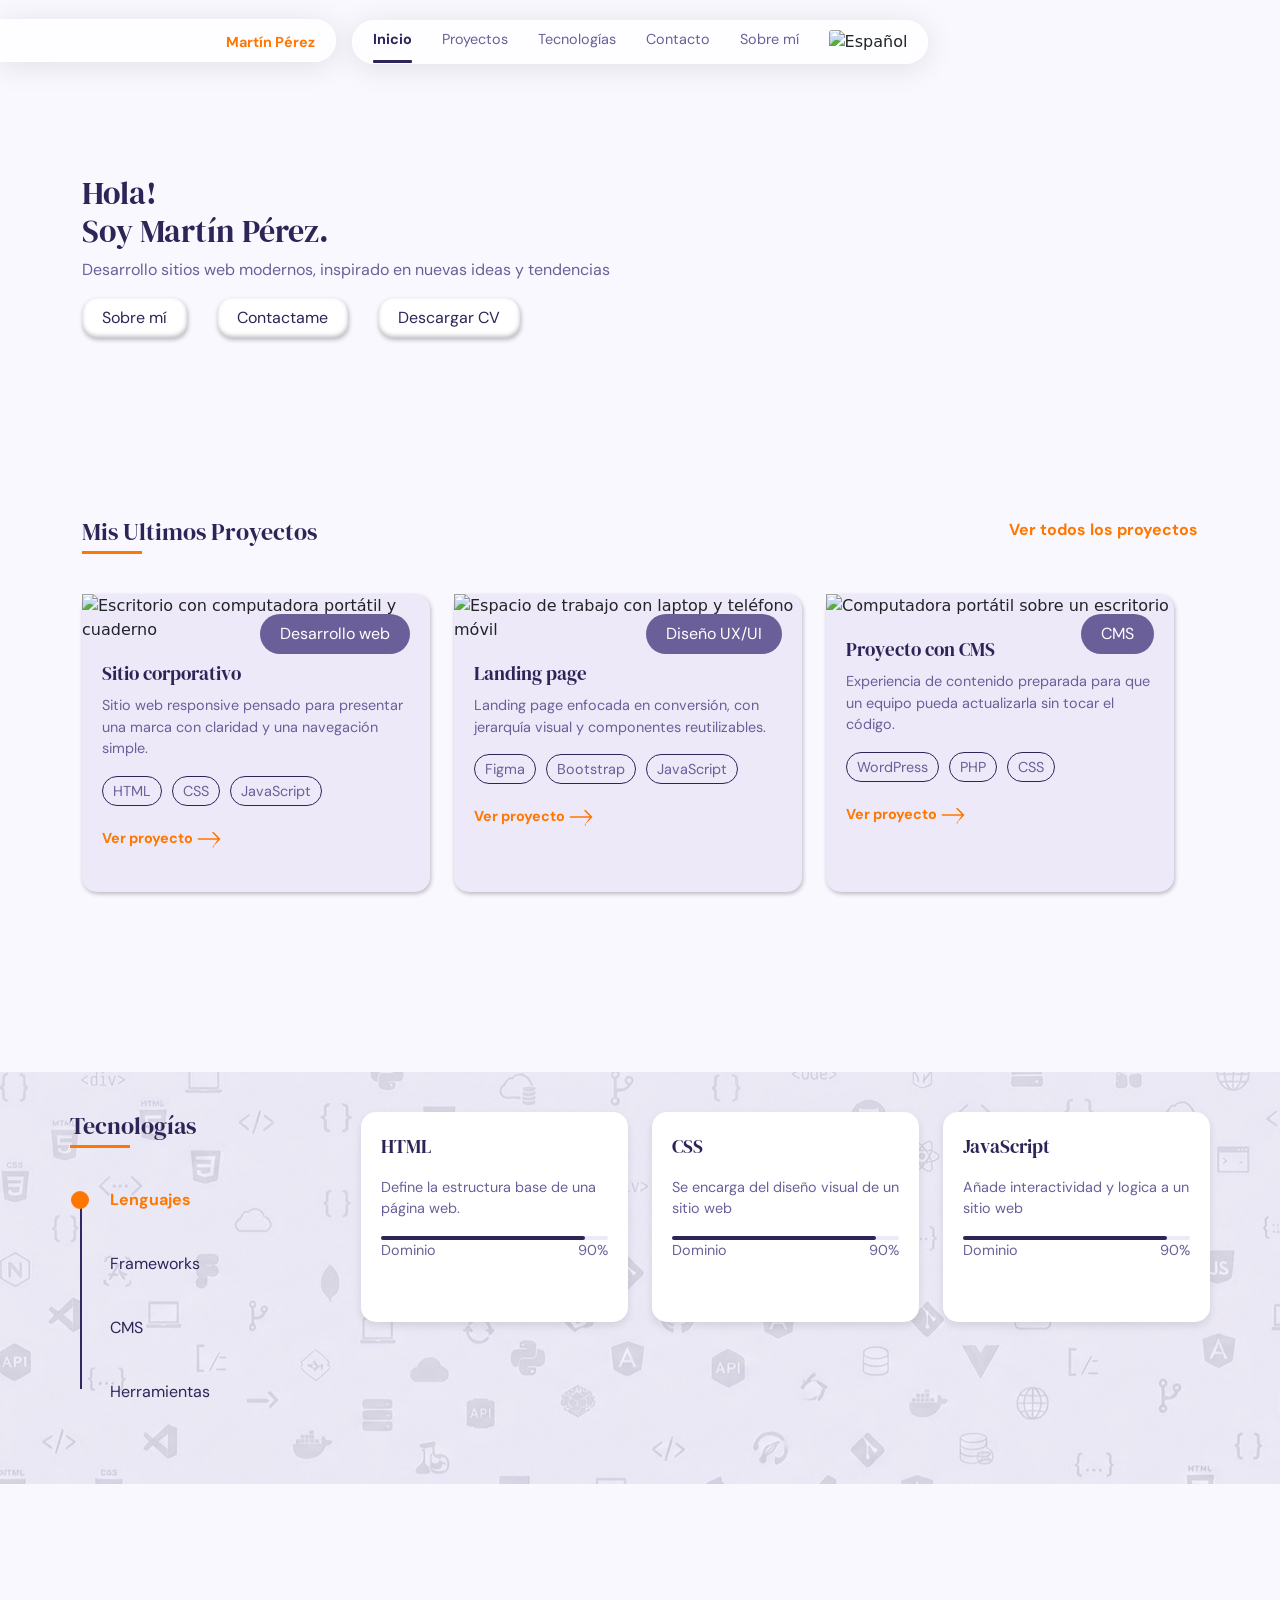
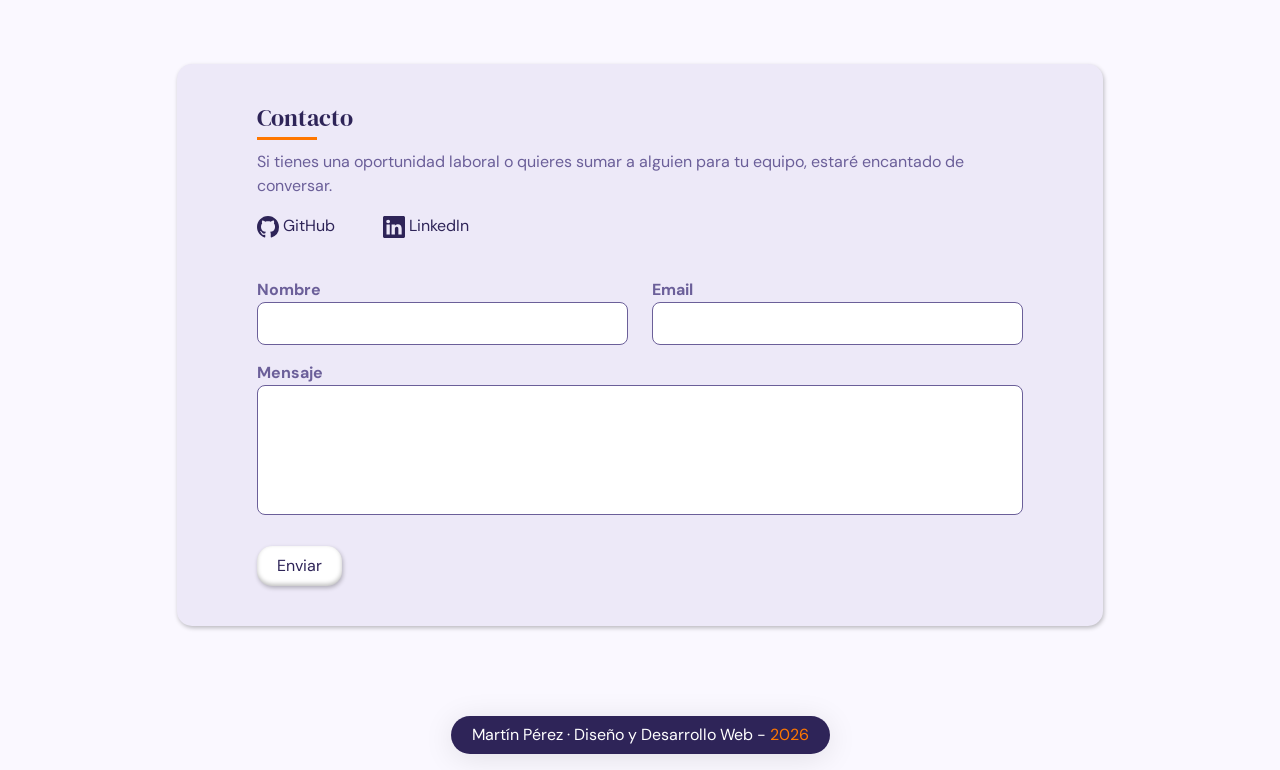
==== commit 7d40b56f: "cargar proyectos desde JSON" ====
--- a/index.html
+++ b/index.html
@@ -1,10 +1,10 @@
 <!DOCTYPE html>
-<html lang="en">
+<html lang="es">
 
 <head>
     <meta charset="UTF-8">
     <meta name="viewport" content="width=device-width, initial-scale=1.0">
-    <title>Document</title>
+    <title>Martín Pérez · Portafolio</title>
     <link rel="preconnect" href="https://fonts.googleapis.com">
     <link rel="preconnect" href="https://fonts.gstatic.com" crossorigin>
     <link
@@ -59,100 +59,8 @@
                     <h2>Mis Ultimos Proyectos</h2>
                     <a href="proyectos.html" class="">Ver todos los proyectos</a>
                 </div>
-                <div class="row tarjetas-proyectos">
-                    <div class="col-md-4">
-                        <div class="tarjeta-proyecto">
-                            <div class="imagen-tarjeta-proyecto">
-                                <span class="categoria">CMS</span>
-                                <img src="https://picsum.photos/id/237/200/300" alt="">
-                            </div>
-                            <div class="texto-tarjeta-proyecto">
-                                <h3>Proyecto 1</h3>
-                                <p>Lorem ipsum dolor sit amet, consectetur adipiscing elit, sed do
-                                    eiusmod
-                                    tempor incididunt ut labore et dolore magna aliqua. Ut enim ad minim veniam, quis
-                                    nostrud exercitation ullamco laboris nisi u</p>
-                                <ul class="tags-tarjeta list-unstyled d-flex mb-0 align-items-center">
-                                    <li><span class="p-pequeno">HTML</span></li>
-                                    <li><span class="p-pequeno">CSS</span></li>
-                                    <li><span class="p-pequeno">JavaScript</span></li>
-                                </ul>
-                                <div class="link-flecha d-flex">
-                                    <a class="p-mediano" href=" proyecto.html">Detalles
-                                        <svg xmlns="http://www.w3.org/2000/svg" width="26" height="26"
-                                            fill="currentColor" class="bi bi-arrow-right" viewBox="0 0 16 16">
-                                            <path fill-rule="evenodd"
-                                                d="M1 8a.5.5 0 0 1 .5-.5h11.793l-3.147-3.146a.5.5 0 0 1 .708-.708l4 4a.5.5 0 0 1 0 .708l-4 4a.5.5 0 0 1-.708-.708L13.293 8.5H1.5A.5.5 0 0 1 1 8" />
-                                        </svg></a>
-                                </div>
-
-                            </div>
-
-                        </div>
-
-                    </div>
-                    <div class="col-md-4">
-                        <div class="tarjeta-proyecto">
-                            <div class="imagen-tarjeta-proyecto">
-                                <span class="categoria">CMS</span>
-                                <img src="https://picsum.photos/id/237/200/300" alt="">
-                            </div>
-                            <div class="texto-tarjeta-proyecto">
-                                <h3>Proyecto 1</h3>
-                                <p class="p-pequeño">Lorem ipsum dolor sit amet, consectetur adipiscing elit, sed do
-                                    eiusmod
-                                    tempor incididunt ut labore et dolore magna aliqua. Ut enim ad minim veniam, quis
-                                    nostrud exercitation ullamco laboris nisi u</p>
-                                <ul class="tags-tarjeta list-unstyled d-flex mb-0 align-items-center">
-                                    <li><span class="p-pequeno">HTML</span></li>
-                                    <li><span class="p-pequeno">CSS</span></li>
-                                    <li><span class="p-pequeno">JavaScript</span></li>
-                                </ul>
-                                <div class="link-flecha d-flex">
-                                    <a class="p-mediano" href=" proyecto.html">Detalles
-                                        <svg xmlns="http://www.w3.org/2000/svg" width="26" height="26"
-                                            fill="currentColor" class="bi bi-arrow-right" viewBox="0 0 16 16">
-                                            <path fill-rule="evenodd"
-                                                d="M1 8a.5.5 0 0 1 .5-.5h11.793l-3.147-3.146a.5.5 0 0 1 .708-.708l4 4a.5.5 0 0 1 0 .708l-4 4a.5.5 0 0 1-.708-.708L13.293 8.5H1.5A.5.5 0 0 1 1 8" />
-                                        </svg></a>
-                                </div>
-
-                            </div>
-                        </div>
-
-
-                    </div>
-                    <div class="col-md-4">
-                        <div class="tarjeta-proyecto">
-                            <div class="imagen-tarjeta-proyecto">
-                                <span class="categoria">CMS</span>
-                                <img src="https://picsum.photos/id/237/200/300" alt="">
-                            </div>
-                            <div class="texto-tarjeta-proyecto">
-                                <h3>Proyecto 1</h3>
-                                <p class="p-pequeño">Lorem ipsum dolor sit amet, consectetur adipiscing elit, sed do
-                                    eiusmod
-                                    tempor incididunt ut labore et dolore magna aliqua. Ut enim ad minim veniam, quis
-                                    nostrud exercitation ullamco laboris nisi u</p>
-                                <ul class="tags-tarjeta list-unstyled d-flex mb-0 align-items-center">
-                                    <li><span class="p-pequeno">HTML</span></li>
-                                    <li><span class="p-pequeno">CSS</span></li>
-                                    <li><span class="p-pequeno">JavaScript</span></li>
-                                </ul>
-                                <div class="link-flecha d-flex">
-                                    <a class="p-mediano" href=" proyecto.html">Detalles
-                                        <svg xmlns="http://www.w3.org/2000/svg" width="26" height="26"
-                                            fill="currentColor" class="bi bi-arrow-right" viewBox="0 0 16 16">
-                                            <path fill-rule="evenodd"
-                                                d="M1 8a.5.5 0 0 1 .5-.5h11.793l-3.147-3.146a.5.5 0 0 1 .708-.708l4 4a.5.5 0 0 1 0 .708l-4 4a.5.5 0 0 1-.708-.708L13.293 8.5H1.5A.5.5 0 0 1 1 8" />
-                                        </svg></a>
-                                </div>
-
-                            </div>
-                        </div>
-                    </div>
-
-                </div>
+                    <div id="lista-proyectos" class="row tarjetas-proyectos" aria-live="polite"></div>
+                    <p id="proyectos-status" class="p-mediano">Cargando proyectos...</p>
             </div>
         </div>
         <div class="background-tecnologias mt-5">
@@ -296,8 +204,9 @@
         </div>
     </footer>
     <script src="https://cdn.jsdelivr.net/npm/bootstrap@5.3.8/dist/js/bootstrap.bundle.min.js"
-        integrity="sha384-FKyoEForCGlyvwx9Hj09JcYn3nv7wiPVlz7YYwJrWVcXK/BmnVDxM+D2scQbITxI"
+        integrity="sha384-FKyoEForCGlyvwx9Hj09JcYn3nv7wiPVlz7YYjWrWVcXK/BmnVDxM+D2scQbITxI"
         crossorigin="anonymous"></script>
+    <script src="assets/app.js" defer></script>
 </body>
 
-</html>+</html>
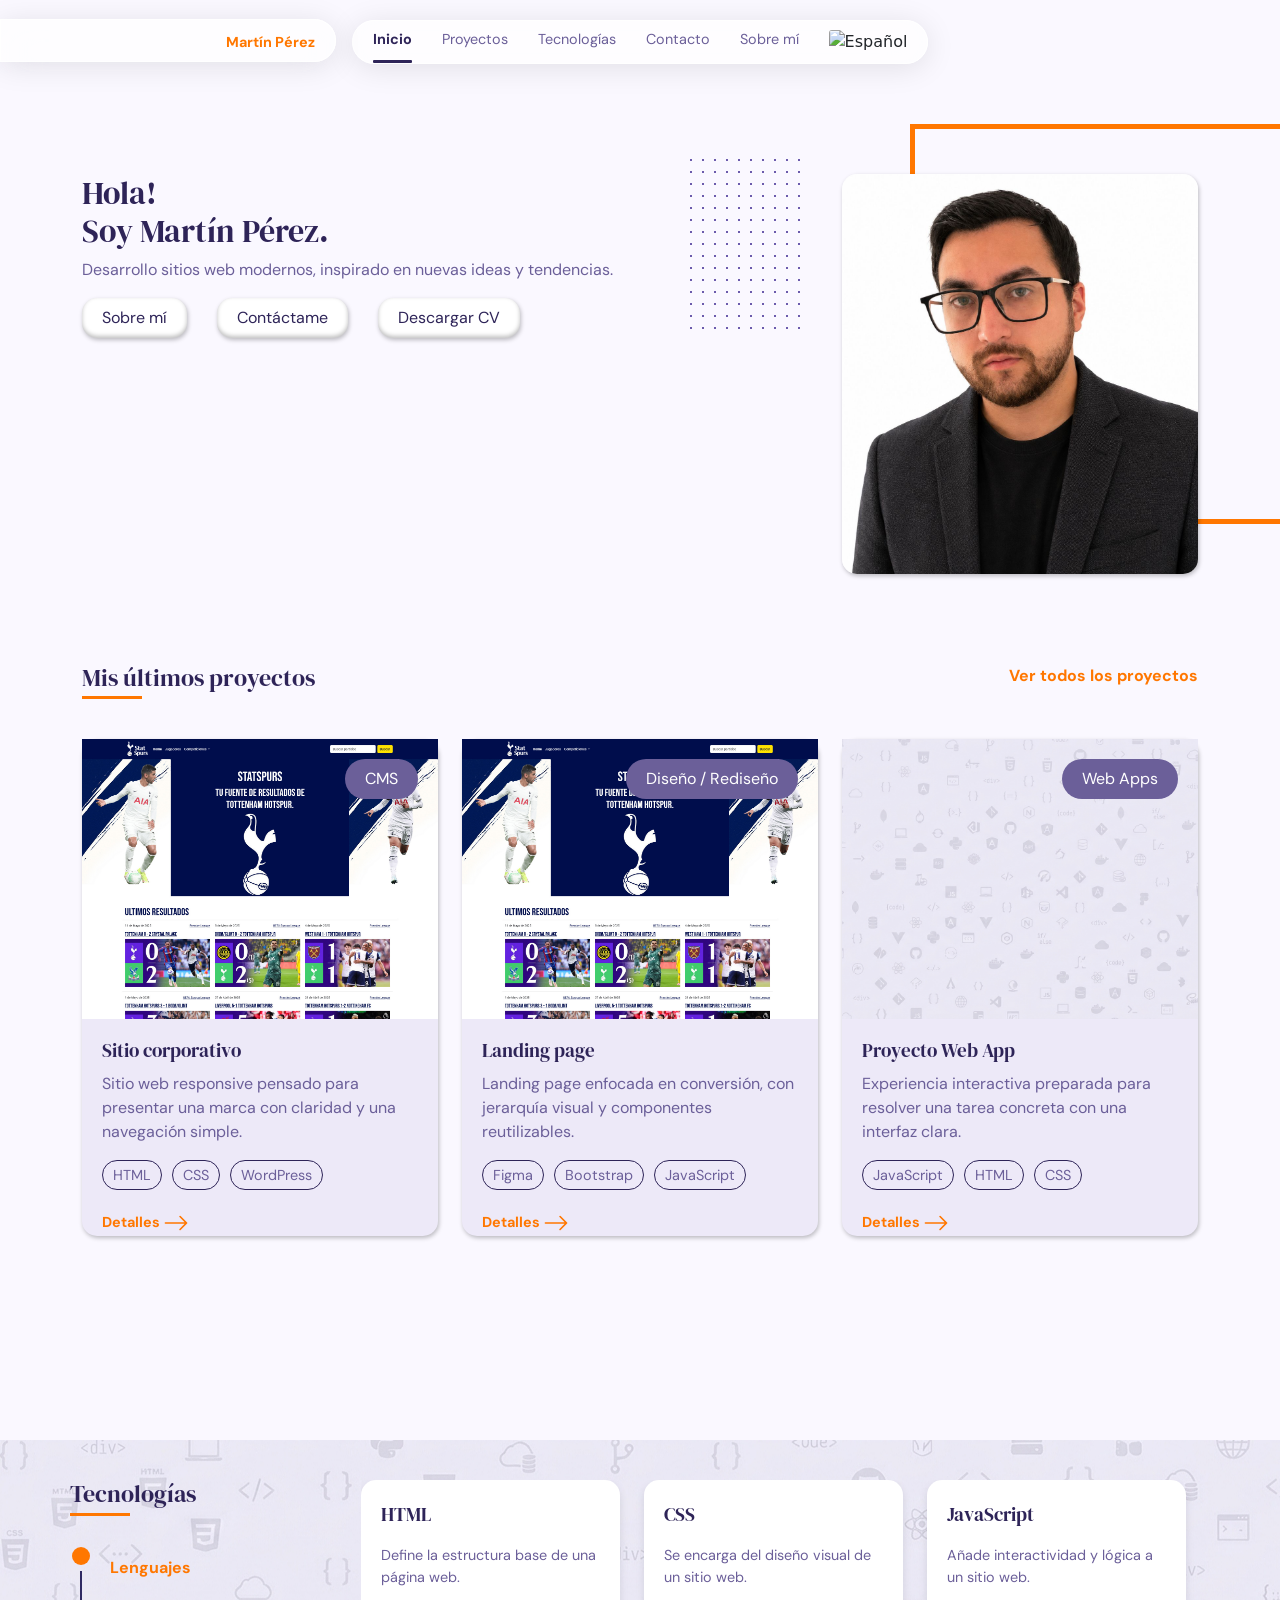
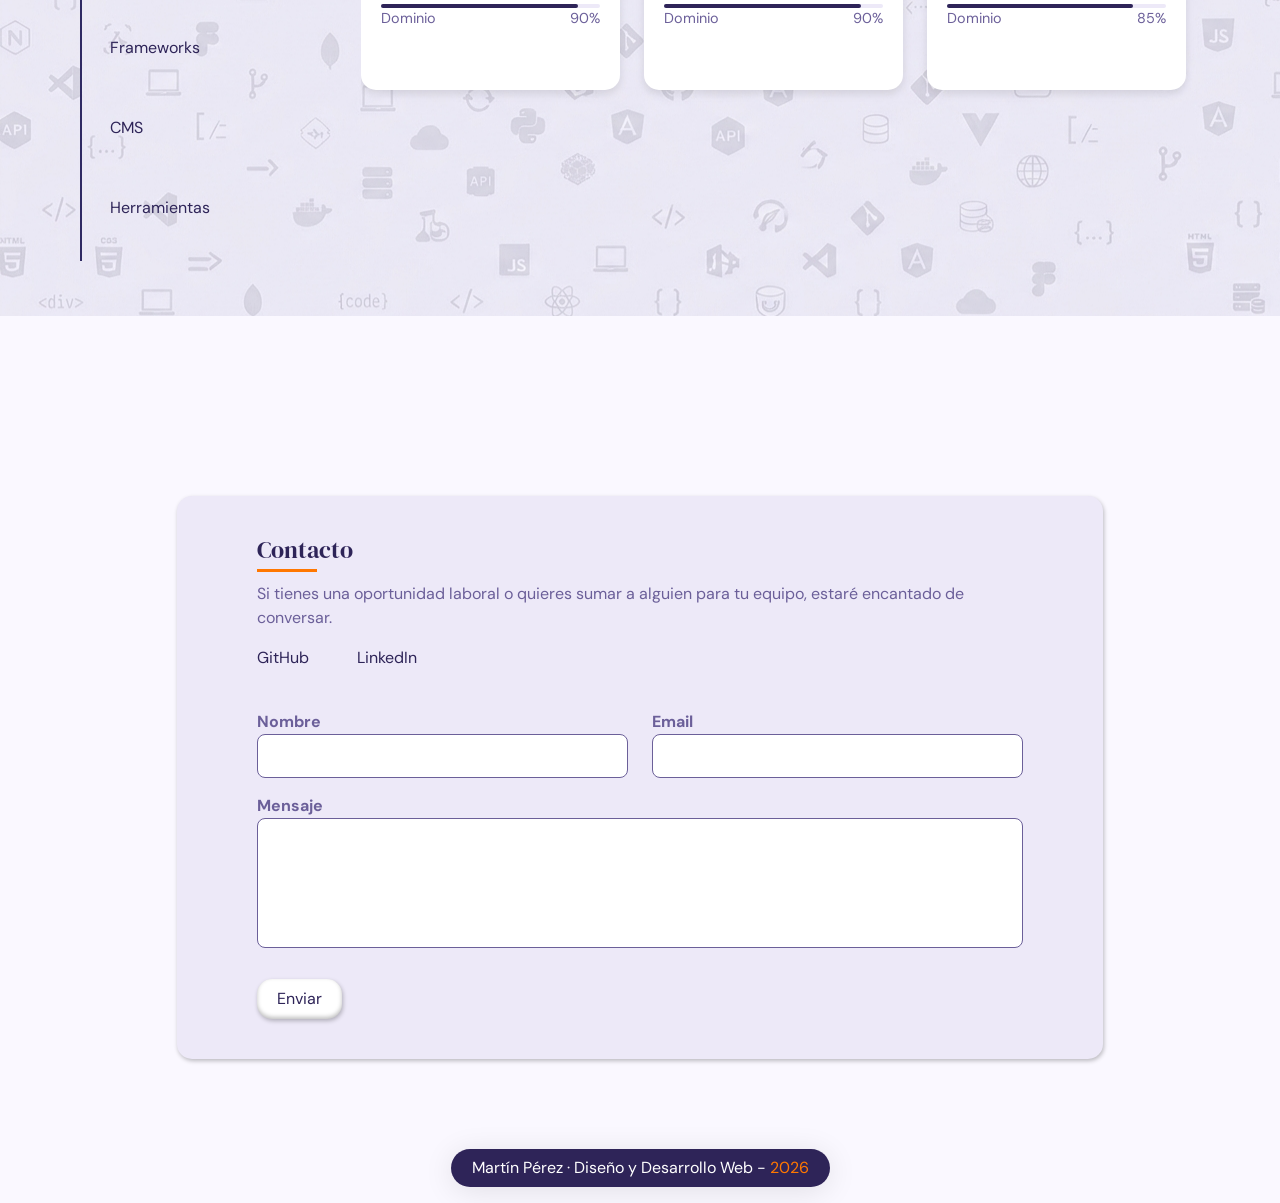
==== commit 92082eac: "migrar portafolio de WordPress a HTML y JSON" ====
--- a/index.html
+++ b/index.html
@@ -1,212 +1,24 @@
 <!DOCTYPE html>
 <html lang="es">
-
 <head>
     <meta charset="UTF-8">
     <meta name="viewport" content="width=device-width, initial-scale=1.0">
+    <meta name="description" content="Portafolio de Martín Pérez, diseñador y desarrollador web.">
     <title>Martín Pérez · Portafolio</title>
     <link rel="preconnect" href="https://fonts.googleapis.com">
     <link rel="preconnect" href="https://fonts.gstatic.com" crossorigin>
-    <link
-        href="https://fonts.googleapis.com/css2?family=DM+Sans:ital,opsz,wght@0,9..40,100..1000;1,9..40,100..1000&family=DM+Serif+Display:ital@0;1&display=swap"
-        rel="stylesheet">
-    <link href="https://cdn.jsdelivr.net/npm/bootstrap@5.3.8/dist/css/bootstrap.min.css" rel="stylesheet"
-        integrity="sha384-sRIl4kxILFvY47J16cr9ZwB07vP4J8+LH7qKQnuqkuIAvNWLzeN8tE5YBujZqJLB" crossorigin="anonymous">
+    <link href="https://fonts.googleapis.com/css2?family=DM+Sans:ital,opsz,wght@0,9..40,100..1000;1,9..40,100..1000&family=DM+Serif+Display:ital@0;1&display=swap" rel="stylesheet">
+    <link href="https://cdn.jsdelivr.net/npm/bootstrap@5.3.8/dist/css/bootstrap.min.css" rel="stylesheet">
     <link rel="stylesheet" href="assets/estilo.css">
 </head>
-
 <body>
-    <header>
-        <span class="logo"><a class="p-mediano" href="index.html">Martín Pérez</a></span>
-
-        <div class="container">
-            <div class="header-inner">
-                <nav>
-                    <ul class="list-unstyled d-flex mb-0 align-items-center">
-                        <li><a class="p-mediano active" href="index.html">Inicio</a></li>
-                        <li><a class="p-mediano" href="proyectos.html">Proyectos</a></li>
-                        <li><a class="p-mediano" href="#tecnologias">Tecnologías</a></li>
-                        <li><a class="p-mediano" href="#contacto">Contacto</a></li>
-                        <li><a class="p-mediano" href="sobre-mi.html">Sobre mí</a></li>
-                        <li><img class="icono-idioma" src="assets/svg/Bandera_de_España.svg" alt="Español"></li>
-                    </ul>
-                </nav>
-
-            </div>
-        </div>
-    </header>
-
-    <main>
-        <div class="container mt-4">
-            <div class="row">
-                <div class="col-md-7">
-                    <h1>
-                        Hola! <br> Soy Martín Pérez.
-                    </h1>
-                    <p>Desarrollo sitios web modernos, inspirado en nuevas ideas y tendencias</p>
-                    <ul class="botones-hero list-unstyled d-flex mb-0 align-items-center">
-                        <li><button>Sobre mí</button></li>
-                        <li><button>Contactame</button></li>
-                        <li><button>Descargar CV</button></li>
-                    </ul>
-                </div>
-                <div class="offset-1 col-md-4">
-                    <img class="fotomia-main" src="https://picsum.photos/id/237/200/300" alt="">
-                </div>
-            </div>
-            <div class="row seccion-proyectos">
-                <div class="col-md-12 d-flex justify-content-between">
-                    <h2>Mis Ultimos Proyectos</h2>
-                    <a href="proyectos.html" class="">Ver todos los proyectos</a>
-                </div>
-                    <div id="lista-proyectos" class="row tarjetas-proyectos" aria-live="polite"></div>
-                    <p id="proyectos-status" class="p-mediano">Cargando proyectos...</p>
-            </div>
-        </div>
-        <div class="background-tecnologias mt-5">
-            <div class="container container-tecnologias">
-                <div class="row">
-                    <div class="col-md-3">
-                        <h2 id="tecnologias">Tecnologías</h2>
-                        <ul class="ul-tecnologias">
-                            <li class="active">
-                                <p class="active">Lenguajes</p>
-                            </li>
-                            <li>
-                                <p>Frameworks</p>
-                            </li>
-                            <li>
-                                <p>CMS</p>
-                            </li>
-                            <li>
-                                <p>Herramientas</p>
-                            </li>
-                        </ul>
-                    </div>
-                    <div class="col-md-9">
-                        <div class="row">
-                            <div class="col-md-4">
-                                <div class="tarjeta-tecnologia">
-                                    <p class="p-titulo">HTML</p>
-                                    <p class="p-mediano">Define la estructura base de una página web.</p>
-                                    <div class="barra-progreso-container">
-                                        <div class="barra-progreso" style="width: 90%"></div>
-                                    </div>
-                                    <ul class="list-unstyled d-flex mb-0 justify-content-between">
-                                        <li class="p-pequeno">Dominio</li>
-                                        <li class="p-pequeno">90%</li>
-                                    </ul>
-
-                                </div>
-                            </div>
-
-                            <div class="col-md-4">
-                                <div class="tarjeta-tecnologia">
-                                    <p class="p-titulo">CSS</p>
-                                    <p class="p-mediano">Se encarga del diseño visual de un sitio web</p>
-                                    <div class="barra-progreso-container">
-                                        <div class="barra-progreso" style="width: 90%"></div>
-                                    </div>
-                                    <ul class="list-unstyled d-flex mb-0 justify-content-between">
-                                        <li class="p-pequeno">Dominio</li>
-                                        <li class="p-pequeno">90%</li>
-                                    </ul>
-
-                                </div>
-                            </div>
-
-                            <div class="col-md-4">
-                                <div class="tarjeta-tecnologia">
-                                    <p class="p-titulo">JavaScript</p>
-                                    <p class="p-mediano">Añade interactividad y logica a un sitio web</p>
-                                    <div class="barra-progreso-container">
-                                        <div class="barra-progreso" style="width: 90%"></div>
-                                    </div>
-                                    <ul class="list-unstyled d-flex mb-0 justify-content-between">
-                                        <li class="p-pequeno">Dominio</li>
-                                        <li class="p-pequeno">90%</li>
-                                    </ul>
-
-                                </div>
-                            </div>
-                        </div>
-                    </div>
-                </div>
-
-            </div>
-        </div>
-
-        </div>
-        </div>
-    </main>
-
-
-    <!-- SECCIÓN CONTACTO -->
-    <section class="seccion-contacto mt-5">
-        <div class="container">
-            <div class="row justify-content-center">
-                <div class="col-md-10">
-                    <div class="tarjeta-contacto">
-                        <h2 id="contacto">Contacto</h2>
-                        <p>Si tienes una oportunidad laboral o quieres sumar a alguien para tu equipo,
-                            estaré encantado de conversar.</p>
-
-                        <div class="redes-contacto mb-3 gap-5 d-flex">
-                            <a href="#" class="red-contacto">
-                                <svg xmlns="http://www.w3.org/2000/svg" width="22" height="22" fill="currentColor"
-                                    class="bi bi-github" viewBox="0 0 16 16">
-                                    <path
-                                        d="M8 0C3.58 0 0 3.58 0 8c0 3.54 2.29 6.53 5.47 7.59.4.07.55-.17.55-.38 0-.19-.01-.82-.01-1.49-2.01.37-2.53-.49-2.69-.94-.09-.23-.48-.94-.82-1.13-.28-.15-.68-.52-.01-.53.63-.01 1.08.58 1.23.82.72 1.21 1.87.87 2.33.66.07-.52.28-.87.51-1.07-1.78-.2-3.64-.89-3.64-3.95 0-.87.31-1.59.82-2.15-.08-.2-.36-1.02.08-2.12 0 0 .67-.21 2.2.82.64-.18 1.32-.27 2-.27s1.36.09 2 .27c1.53-1.04 2.2-.82 2.2-.82.44 1.1.16 1.92.08 2.12.51.56.82 1.27.82 2.15 0 3.07-1.87 3.75-3.65 3.95.29.25.54.73.54 1.48 0 1.07-.01 1.93-.01 2.2 0 .21.15.46.55.38A8.01 8.01 0 0 0 16 8c0-4.42-3.58-8-8-8" />
-                                </svg> GitHub
-                            </a>
-                            <a href="#" class="red-contacto">
-                                <svg xmlns="http://www.w3.org/2000/svg" width="22" height="22" fill="currentColor"
-                                    class="bi bi-linkedin" viewBox="0 0 16 16">
-                                    <path
-                                        d="M0 1.146C0 .513.526 0 1.175 0h13.65C15.474 0 16 .513 16 1.146v13.708c0 .633-.526 1.146-1.175 1.146H1.175C.526 16 0 15.487 0 14.854zm4.943 12.248V6.169H2.542v7.225zm-1.2-8.212c.837 0 1.358-.554 1.358-1.248-.015-.709-.52-1.248-1.342-1.248S2.4 3.226 2.4 3.934c0 .694.521 1.248 1.327 1.248zm4.908 8.212V9.359c0-.216.016-.432.08-.586.173-.431.568-.878 1.232-.878.869 0 1.216.662 1.216 1.634v3.865h2.401V9.25c0-2.22-1.184-3.252-2.764-3.252-1.274 0-1.845.7-2.165 1.193v.025h-.016l.016-.025V6.169h-2.4c.03.678 0 7.225 0 7.225z" />
-                                </svg> LinkedIn
-                            </a>
-                        </div>
-
-                        <form>
-                            <div class="row campo-contacto-row">
-                                <div class="col-md-6 mb-3">
-                                    <label for="nombre">Nombre</label>
-                                    <input type="text" id="nombre" class="campo-contacto" placeholder="">
-                                </div>
-                                <div class="col-md-6 mb-3">
-                                    <label for="email">Email</label>
-                                    <input type="email" id="email" class="campo-contacto" placeholder="">
-                                </div>
-                            </div>
-                            <div class="mb-4">
-                                <label for="mensaje">Mensaje</label>
-                                <textarea id="mensaje" class="campo-contacto" rows="5"></textarea>
-                            </div>
-                            <button type="submit" class="btn-enviar">Enviar</button>
-                        </form>
-                    </div>
-                </div>
-            </div>
-        </div>
-    </section>
-
-    <!-- FOOTER -->
-    <footer class="footer-principal mt-4">
-        <div class="container">
-            <div class="row justify-content-center">
-                <div class="col-auto">
-                    <p class="footer-texto">
-                        Martín Pérez · Diseño y Desarrollo Web - <span class="footer-año">2026</span>
-                    </p>
-                </div>
-            </div>
-        </div>
-    </footer>
-    <script src="https://cdn.jsdelivr.net/npm/bootstrap@5.3.8/dist/js/bootstrap.bundle.min.js"
-        integrity="sha384-FKyoEForCGlyvwx9Hj09JcYn3nv7wiPVlz7YYjWrWVcXK/BmnVDxM+D2scQbITxI"
-        crossorigin="anonymous"></script>
-    <script src="assets/app.js" defer></script>
-</body>
-
-</html>
+<header><span class="logo"><a class="p-mediano" href="index.html">Martín Pérez</a></span><div class="container"><div class="header-inner"><button class="btn-menu" aria-label="Abrir menú" aria-expanded="false"><span></span><span></span><span></span></button><nav><ul class="list-unstyled d-flex mb-0 align-items-center"><li><a class="p-mediano active" href="index.html">Inicio</a></li><li><a class="p-mediano" href="proyectos.html">Proyectos</a></li><li><a class="p-mediano" href="#tecnologias">Tecnologías</a></li><li><a class="p-mediano" href="#contacto">Contacto</a></li><li><a class="p-mediano" href="sobre-mi.html">Sobre mí</a></li><li><img class="icono-idioma" src="assets/svg/Bandera_de_España.svg" alt="Español"></li></ul></nav></div></div></header>
+<main>
+    <div class="container mt-4"><div class="row"><div class="col-12 col-md-7"><h1>Hola!<br>Soy Martín Pérez.</h1><p>Desarrollo sitios web modernos, inspirado en nuevas ideas y tendencias.</p><ul class="botones-hero list-unstyled d-flex flex-wrap mb-0 align-items-center"><li><a href="sobre-mi.html"><button>Sobre mí</button></a></li><li><a href="#contacto"><button>Contáctame</button></a></li><li><a href="assets/cv.pdf" download><button>Descargar CV</button></a></li></ul></div><div class="foto-contenedor offset-md-1 col-12 col-md-4"><div class="puntos"></div><img class="fotomia-main img-fluid" src="assets/img/foto-main.jpeg" alt="Martín Pérez"><div class="borde-naranja"></div></div></div>
+    <div class="row seccion-proyectos mt-4"><div class="col-12 d-flex justify-content-between"><h2>Mis últimos proyectos</h2><a href="proyectos.html">Ver todos los proyectos</a></div><div class="col-12"><div class="row tarjetas-proyectos" data-proyectos id="lista-proyectos"><p>Cargando proyectos...</p></div></div></div></div>
+    <section class="background-tecnologias mt-5" data-tecnologias><div class="container container-tecnologias"><div class="row"><div class="col-12 col-md-3"><h2 id="tecnologias">Tecnologías</h2><ul class="ul-tecnologias d-flex flex-wrap flex-md-column"><div class="indicador-tecnologia"></div></ul></div><div class="col-12 col-md-9"><div class="paneles-tecnologia-wrapper"></div></div></div></div></section>
+</main>
+<section class="seccion-contacto mt-5" id="contacto"><div class="container"><div class="row justify-content-center"><div class="col-md-10"><div class="tarjeta-contacto"><h2>Contacto</h2><p>Si tienes una oportunidad laboral o quieres sumar a alguien para tu equipo, estaré encantado de conversar.</p><div class="redes-contacto mb-3 gap-5 d-flex"><a href="https://github.com/Martinn2002" class="red-contacto" target="_blank" rel="noopener">GitHub</a><a href="https://linkedin.com" class="red-contacto" target="_blank" rel="noopener">LinkedIn</a></div><form><div class="row campo-contacto-row"><div class="col-md-6 mb-3"><label for="nombre">Nombre</label><input type="text" id="nombre" class="campo-contacto" required></div><div class="col-md-6 mb-3"><label for="email">Email</label><input type="email" id="email" class="campo-contacto" required></div></div><div class="mb-4"><label for="mensaje">Mensaje</label><textarea id="mensaje" class="campo-contacto" rows="5" required></textarea></div><button type="submit" class="btn-enviar">Enviar</button></form></div></div></div></div></section>
+<footer class="footer-principal mt-4"><div class="container"><div class="row justify-content-center"><div class="col-auto"><p class="footer-texto">Martín Pérez · Diseño y Desarrollo Web - <span class="footer-año">2026</span></p></div></div></div></footer>
+<script src="assets/app.js" defer></script>
+</body></html>
--- a/assets/estilo.css
+++ b/assets/estilo.css
@@ -52,20 +52,21 @@
 }
 
 .p-mediano,
-main a {
+main a, .boton-detalle {
   font-size: 1rem !important;
 }
 
-main a {
+main a, .boton-detalle {
   color: #FF7700 !important;
-}
-main a:hover {
+  font-weight: bold;
+}
+main a:hover, .boton-detalle:hover {
   color: #2E2458 !important;
 }
 
 .p-pequeno,
 header a {
-  font-size: 0.8rem;
+  font-size: 0.8rem !important;
 }
 
 .mt-5 {
@@ -78,13 +79,13 @@
 
 @media (max-width: 1400px) {
   h1 {
-    font-size: 2rem;
+    font-size: 2rem !important;
   }
   h2 {
-    font-size: 1.5rem;
+    font-size: 1.5rem !important;
   }
   h3 {
-    font-size: 1.2rem;
+    font-size: 1.2rem !important;
   }
   p,
   a {
@@ -101,7 +102,11 @@
 header {
   position: sticky !important;
   top: 0;
-  z-index: 1;
+  z-index: 2;
+}
+
+.texto-tarjeta-problemas {
+  padding: 20px 20px 20px 20px;
 }
 
 * {
@@ -122,6 +127,7 @@
   position: absolute;
   top: 50%;
   transform: translateY(-50%);
+  z-index: 3;
 }
 header .logo a {
   font-family: "DM Sans", sans-serif;
@@ -147,6 +153,7 @@
   display: flex;
   justify-content: center;
   align-items: center;
+  position: relative;
 }
 header .container nav {
   /* From https://css.glass */
@@ -157,6 +164,7 @@
   -webkit-backdrop-filter: blur(20px);
   border: 1px solid rgb(255, 255, 255);
   padding: 6px 20px;
+  z-index: 2;
 }
 header .container nav ul {
   margin-bottom: 0;
@@ -203,12 +211,63 @@
   border-radius: 3px;
   vertical-align: middle;
 }
+header .btn-menu {
+  display: none;
+  flex-direction: column;
+  justify-content: center;
+  gap: 5px;
+  width: 40px;
+  height: 40px;
+  background: transparent;
+  border: none;
+  cursor: pointer;
+  z-index: 3;
+  position: absolute;
+  right: 15px;
+  top: 50%;
+  transform: translateY(-50%);
+}
+header .btn-menu span {
+  display: block;
+  width: 100%;
+  height: 3px;
+  background-color: #6B5F99;
+  border-radius: 2px;
+  transition: transform 0.3s ease, opacity 0.3s ease;
+}
+header .btn-menu.abierto span:nth-child(1) {
+  transform: translateY(8px) rotate(45deg);
+}
+header .btn-menu.abierto span:nth-child(2) {
+  opacity: 0;
+}
+header .btn-menu.abierto span:nth-child(3) {
+  transform: translateY(-8px) rotate(-45deg);
+}
 @media (max-width: 768px) {
+  header .logo a {
+    padding: 13px 20px 10px 25px;
+    font-size: 0.9rem;
+  }
   header .btn-menu {
     display: flex;
   }
-  header nav {
+  header .container .header-inner nav {
     display: none;
+    position: absolute;
+    top: calc(100% + 10px);
+    left: 0;
+    right: 0;
+    width: 90%;
+    margin: 0 auto;
+  }
+  header .container .header-inner nav ul {
+    flex-direction: column;
+    align-items: flex-start;
+    gap: 12px;
+  }
+  header .container .header-inner nav.abierto {
+    display: block;
   }
 }
 
@@ -222,10 +281,16 @@
 main a:hover {
   color: #2E2458;
 }
+main p,
+main span {
+  font-weight: 400;
+}
 main .fotomia-main {
   width: 100%;
   max-height: 400px;
   border-radius: 15px;
+  -o-object-fit: cover;
+     object-fit: cover;
   box-shadow: 1px 2px 4px 0px rgba(0, 0, 0, 0.25);
 }
 
@@ -253,7 +318,7 @@
 }
 
 .seccion-proyectos {
-  margin-top: 20vh;
+  margin-top: 20px;
 }
 
 .container-tecnologias {
@@ -274,33 +339,36 @@
   width: 2px;
   background-color: #2f2a63;
 }
-.container-tecnologias li {
-  font-family: "DM Sans", sans-serif;
-  color: #2E2458;
-  margin-bottom: 40px;
-  position: relative;
-}
-.container-tecnologias li p {
-  color: #2E2458;
-}
-.container-tecnologias li p.active {
-  color: #FF7700;
-  font-weight: bold;
-}
-.container-tecnologias li.active {
-  color: #FF7700;
-  font-weight: bold;
-}
-.container-tecnologias li.active::before {
-  content: "";
+.container-tecnologias .ul-tecnologias .indicador-tecnologia {
   position: absolute;
   width: 18px;
   height: 18px;
   border-radius: 50%;
   background-color: #FF7700;
-  left: -39px;
-  top: 50%;
+  left: 2px;
   transform: translateY(-50%);
+  transition: top 0.35s cubic-bezier(0.65, 0, 0.35, 1);
+  z-index: 1;
+}
+.container-tecnologias li {
+  font-family: "DM Sans", sans-serif;
+  color: #2E2458;
+  margin-bottom: 40px;
+  position: relative;
+  cursor: pointer;
+  transition: opacity 0.2s ease;
+}
+.container-tecnologias li p {
+  color: #2E2458;
+  transition: color 0.3s ease;
+}
+.container-tecnologias li p.active {
+  color: #FF7700;
+  font-weight: bold;
+}
+.container-tecnologias li.active {
+  color: #FF7700;
+  font-weight: bold;
 }
 
 h2 {
@@ -315,6 +383,27 @@
   margin-top: 4px;
 }
 
+.h2-centrado::after {
+  content: "";
+  display: block;
+  width: 60px;
+  height: 3px;
+  background-color: #FF7700;
+  margin-top: 4px;
+  margin-left: 44%;
+}
+
+.tarjeta-proyecto.tarjeta-intereses {
+  background-color: #C4B8E8;
+  height: 98%;
+  position: relative;
+}
+.tarjeta-proyecto.tarjeta-intereses .subtitulo {
+  color: #fff !important;
+}
+.tarjeta-proyecto.tarjeta-intereses p {
+  color: #2E2458 !important;
+}
 .tarjeta-proyecto .categoria {
   position: absolute;
   font-family: "DM Sans", sans-serif;
@@ -332,7 +421,13 @@
   position: relative;
 }
 .tarjeta-proyecto .texto-tarjeta-proyecto {
-  padding: 0px 10px 40px 20px;
+  padding: 0px 20px 0px 20px;
+}
+.tarjeta-proyecto .texto-tarjeta-sobre-mi {
+  padding: 30px 20px 30px 20px;
+}
+.tarjeta-proyecto .texto-tarjeta-intereses {
+  padding: 30px 20px 40px 20px;
 }
 .tarjeta-proyecto {
   background-color: #EDE9F8;
@@ -345,6 +440,8 @@
   -o-object-fit: cover;
      object-fit: cover;
   padding-bottom: 20px;
+  -o-object-position: top;
+     object-position: top;
 }
 .tarjeta-proyecto .tags-tarjeta {
   margin-bottom: 20px !important;
@@ -504,4 +601,468 @@
 }
 .footer-texto .footer-año {
   color: #FF7700;
-}/*# sourceMappingURL=estilo.css.map */+}
+
+button.active {
+  background-color: #FF7700;
+  color: #fff;
+}
+
+.active {
+  color: #FF7700;
+}
+
+.inactive {
+  color: grey;
+}
+
+#tecnologias,
+#contacto,
+#Contexto,
+#Desafios,
+#Problemas,
+#Investigacion {
+  /* Empuja el freno del scroll 25% antes de llegar a la sección */
+  scroll-margin-top: 25vh;
+}
+
+.subtitulo {
+  font-family: "DM Serif Display", serif;
+  color: #2E2458;
+}
+
+.icono-intereses {
+  position: absolute !important;
+  bottom: 13px !important;
+  right: 13px !important;
+  z-index: -1;
+}
+
+.tags-tarjeta {
+  margin-bottom: 20px !important;
+  gap: 10px;
+  font-family: "DM Sans", sans-serif;
+  color: #6B5F99;
+}
+.tags-tarjeta li {
+  padding: 2px 10px;
+  border: 1px solid #2E2458;
+  border-radius: 50px;
+}
+
+.foto-main-proyecto {
+  width: 100%;
+  max-height: 400px;
+  -o-object-fit: cover;
+     object-fit: cover;
+  -o-object-position: top;
+     object-position: top;
+}
+
+.tarjeta-intereses.tarjeta-intereses {
+  background-color: #C4B8E8;
+  height: 98%;
+  position: relative;
+}
+.tarjeta-intereses.tarjeta-intereses .subtitulo {
+  color: #fff !important;
+}
+.tarjeta-intereses.tarjeta-intereses p {
+  color: #2E2458 !important;
+}
+.tarjeta-intereses.tarjeta-intereses {
+  z-index: 1;
+}
+.tarjeta-intereses .categoria {
+  position: absolute;
+  font-family: "DM Sans", sans-serif;
+  color: #fff;
+  padding: 8px 20px;
+  background-color: #6B5F99;
+  border-radius: 50px;
+  top: 20px;
+  right: 20px;
+}
+.tarjeta-intereses h3 {
+  margin-bottom: 10px;
+}
+.tarjeta-intereses {
+  position: relative;
+}
+.tarjeta-intereses .texto-tarjeta-proyecto {
+  padding: 0px 20px 0px 20px;
+}
+.tarjeta-intereses .texto-tarjeta-sobre-mi {
+  padding: 30px 20px 30px 20px;
+}
+.tarjeta-intereses .texto-tarjeta-intereses {
+  padding: 30px 20px 40px 20px;
+}
+.tarjeta-intereses {
+  background-color: #EDE9F8;
+  border-radius: 15px;
+  box-shadow: 0px 4px 8px rgba(0, 0, 0, 0.1);
+}
+.tarjeta-intereses .tags-tarjeta {
+  margin-bottom: 20px !important;
+  gap: 10px;
+  font-family: "DM Sans", sans-serif;
+  color: #6B5F99;
+}
+.tarjeta-intereses .tags-tarjeta li {
+  padding: 2px 10px;
+  border: 1px solid #2E2458;
+  border-radius: 50px;
+}
+.tarjeta-intereses {
+  box-shadow: 1px 2px 4px 0px rgba(0, 0, 0, 0.25);
+}
+
+.numero-problema {
+  background-color: #2E2458;
+  color: #fff;
+  padding: 1px 8px;
+  border-radius: 100%;
+}
+
+.problemas-slider {
+  padding: 1rem 3rem;
+}
+
+.swiper-slide {
+  height: auto;
+}
+
+.tarjeta-proyecto {
+  height: 100%;
+}
+
+.swiper-button-prev {
+  margin-left: 15vh !important;
+  color: #FF7700 !important;
+}
+
+.swiper-button-next {
+  margin-right: 15vh !important;
+  color: #FF7700 !important;
+}
+
+.galeria-proyecto-slider {
+  padding: 3rem 0;
+}
+
+.galeria-proyecto-slider .swiper-slide {
+  width: 350px;
+  transition: 0.4s ease;
+}
+
+.galeria-proyecto-slider .swiper-slide img {
+  width: 100%;
+  display: block;
+  border-radius: 10px;
+  box-shadow: 0 10px 25px rgba(0, 0, 0, 0.25);
+}
+
+/* Oscurece las laterales */
+.galeria-proyecto-slider .swiper-slide:not(.swiper-slide-active) {
+  transform: scale(0.8);
+}
+
+/* Activa */
+.galeria-proyecto-slider .swiper-slide-active {
+  opacity: 1;
+  transform: scale(1.25);
+  z-index: 1;
+}
+
+.galeria-proyecto-slider .swiper-slide::after {
+  content: "";
+  position: absolute;
+  left: 0;
+  right: 0;
+  bottom: 0;
+  height: 120px;
+}
+
+.swiper-pagination-bullet {
+  background: #C4B8E8 !important;
+  opacity: 1 !important;
+}
+
+.swiper-pagination-bullet-active {
+  background: #FF7700 !important;
+}
+
+.icono-problemas {
+  height: 15vh;
+  width: auto;
+}
+
+.links-contenidos a {
+  font-size: 0.9rem !important;
+}
+
+/* Contenedor relativo para anclar los adornos */
+.foto-contenedor {
+  position: relative;
+}
+
+.fotomia-main {
+  width: 100%;
+  max-height: 400px;
+  border-radius: 15px;
+  box-shadow: 1px 2px 4px 0px rgba(0, 0, 0, 0.25);
+  position: relative;
+  z-index: 1;
+  /* La foto queda encima de los adornos */
+}
+
+/* Borde naranja: esquina inferior derecha */
+.borde-naranja {
+  position: absolute;
+  width: 100%;
+  height: 100%;
+  border: 5px solid #FF7700;
+  bottom: 50px;
+  right: -80px;
+  z-index: 0;
+}
+
+/* Grilla de puntos: esquina superior izquierda */
+.puntos {
+  position: absolute;
+  width: 120px;
+  height: 185px;
+  top: -20px;
+  left: -145px;
+  z-index: 0;
+  background-image: radial-gradient(circle, #6b5bac 1.5px, transparent 1.5px);
+  background-size: 12px 12px;
+  z-index: 1;
+}
+
+.decoracion-circulo {
+  position: absolute;
+  width: 700px;
+  height: 700px;
+  border-radius: 50%;
+  background: radial-gradient(circle, rgba(255, 145, 0, 0.575) 0%, rgba(255, 145, 0, 0.1) 50%, transparent 51%);
+  top: 20px;
+  right: 32px;
+  animation: flotar 8s ease-in-out infinite;
+  z-index: -1;
+}
+
+@keyframes flotar {
+  0% {
+    transform: translateY(0) scale(1);
+  }
+  50% {
+    transform: translateY(-30px) scale(1.05);
+  }
+  100% {
+    transform: translateY(0) scale(1);
+  }
+}
+.decoracion-luz {
+  position: absolute;
+  width: 300px;
+  height: 300px;
+  right: 20px;
+  top: 130px;
+  border-radius: 50%;
+  background: rgba(255, 180, 100, 0.25);
+  filter: blur(90px);
+  animation: respirar 5s ease-in-out infinite;
+}
+
+@keyframes respirar {
+  0%, 100% {
+    opacity: 0.4;
+    transform: scale(1);
+  }
+  50% {
+    opacity: 0.8;
+    transform: scale(1.2);
+  }
+}
+.decoracion-puntos {
+  width: 120px;
+  height: 185px;
+  background-image: radial-gradient(circle, #6b5bac 1.5px, transparent 1.5px);
+  background-size: 12px 12px;
+  position: absolute;
+  top: 100px;
+  right: 42%;
+  animation: puntos 6s ease-in-out infinite;
+}
+
+.ul-tecnologias li:hover {
+  cursor: pointer;
+}
+
+/* Indicar que las imágenes son clickeables (lightbox) */
+.lightbox-img {
+  display: block;
+  position: relative;
+  overflow: hidden;
+  cursor: zoom-in;
+}
+
+.lightbox-img img {
+  transition: transform 0.3s ease, filter 0.3s ease;
+  -o-object-position: top;
+     object-position: top;
+  /* la imagen se recorta mostrando siempre la parte de arriba */
+}
+
+.lightbox-img:hover img {
+  transform: scale(1.03);
+  filter: brightness(0.85);
+}
+
+/* Ícono de lupa al hacer hover */
+.lightbox-img::after {
+  content: "";
+  position: absolute;
+  top: 50%;
+  left: 50%;
+  width: 48px;
+  height: 48px;
+  transform: translate(-50%, -50%) scale(0.8);
+  background-color: rgba(255, 255, 255, 0.9);
+  border-radius: 50%;
+  background-image: url("data:image/svg+xml;charset=UTF-8,%3csvg xmlns='http://www.w3.org/2000/svg' width='24' height='24' fill='%23000' viewBox='0 0 16 16'%3e%3cpath d='M6.5 12a5.5 5.5 0 1 0 0-11 5.5 5.5 0 0 0 0 11M13 6.5a6.5 6.5 0 1 1-13 0 6.5 6.5 0 0 1 13 0'/%3e%3cpath d='M10.344 11.742q.044.06.098.115l3.85 3.85a1 1 0 0 0 1.415-1.414l-3.85-3.85a1 1 0 0 0-.115-.1 6.5 6.5 0 0 1-1.398 1.4z'/%3e%3c/svg%3e");
+  background-repeat: no-repeat;
+  background-position: center;
+  opacity: 0;
+  transition: opacity 0.3s ease, transform 0.3s ease;
+  pointer-events: none;
+}
+
+.lightbox-img:hover::after {
+  opacity: 1;
+  transform: translate(-50%, -50%) scale(1);
+}
+
+.ul-tecnologias li {
+  cursor: pointer;
+  transition: opacity 0.2s ease;
+}
+
+.ul-tecnologias li:hover p {
+  color: #FF7700;
+}
+
+.ul-tecnologias li.active p {
+  opacity: 1;
+}
+
+.paneles-tecnologia-wrapper {
+  position: relative;
+  display: grid;
+  transition: height 0.35s cubic-bezier(0.65, 0, 0.35, 1);
+  overflow: hidden;
+}
+
+.panel-tecnologias {
+  grid-area: 1/1;
+  width: 100%;
+  align-self: start;
+}
+
+.trp-language-switcher {
+  margin-top: 1.25rem;
+  border-radius: 50px !important;
+}
+.trp-language-switcher span {
+  font-family: "DM Sans", sans-serif;
+  color: #6B5F99;
+  font-weight: bold;
+}
+.trp-language-switcher span:hover {
+  color: #FF7700 !important;
+}
+.trp-language-switcher span:hover::after {
+  content: "";
+  position: absolute;
+  left: 0;
+  bottom: -6px;
+  width: 100%;
+  height: 3px;
+  background-color: #FF7700 !important;
+  border-radius: 1px;
+}
+.trp-language-switcher span.active {
+  font-weight: bold;
+  color: #2E2458;
+}
+.trp-language-switcher span.active::after {
+  content: "";
+  position: absolute;
+  left: 0;
+  bottom: -6px;
+  width: 100%;
+  height: 3px;
+  background-color: #2E2458;
+  border-radius: 1px;
+}
+.trp-language-switcher .trp-language-item {
+  padding: 1px 16px !important;
+}
+.trp-language-switcher .trp-switcher-dropdown-list {
+  padding-top: 20px;
+}
+
+.problemas-slider {
+  width: 100%;
+  overflow: hidden;
+}
+
+.problemas-slider .swiper-wrapper {
+  align-items: center;
+}
+
+.problemas-slider .swiper-slide {
+  height: auto;
+  box-sizing: border-box;
+}
+
+.tarjeta-proyecto {
+  height: 100%;
+}
+
+.swiper-slide:not(.slide-con-imagen) .tarjeta-proyecto {
+  max-height: 1000px;
+}
+
+.lightbox-img img {
+  padding-bottom: 0px;
+}
+
+.orden-imagen {
+  border-top-right-radius: 15px;
+  border-bottom-right-radius: 15px;
+  width: 100%;
+  height: 220px;
+  /* o el alto que prefieras */
+  -o-object-fit: cover;
+     object-fit: cover;
+}/*# sourceMappingURL=estilo.css.map */
+
+
+/* Migración estática: tarjetas y paneles cargados desde JSON */
+.enlace-tarjeta-proyecto {
+  display: block;
+  color: inherit;
+  text-decoration: none;
+}
+.enlace-tarjeta-proyecto:hover {
+  color: inherit;
+}
+.panel-tecnologias[hidden] {
+  display: none !important;
+}
+.paginador button {
+  min-width: 42px;
+}
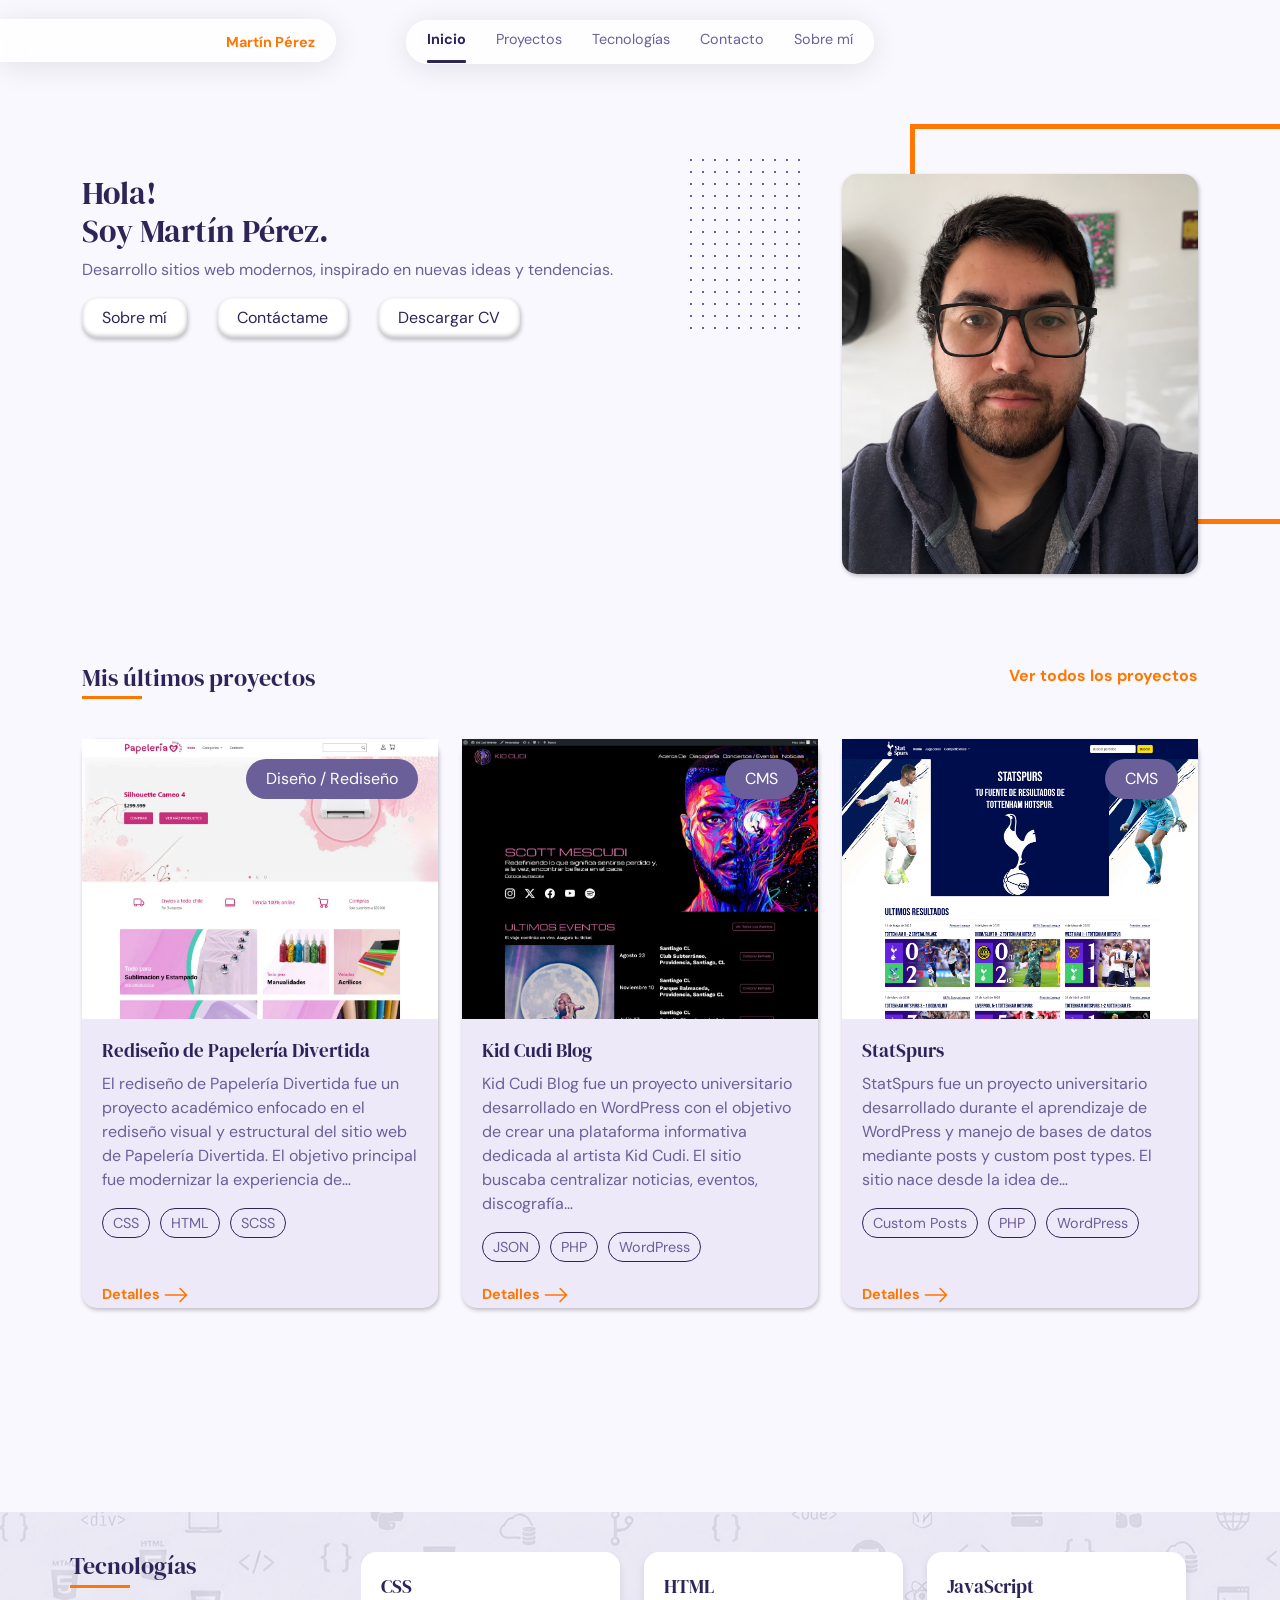
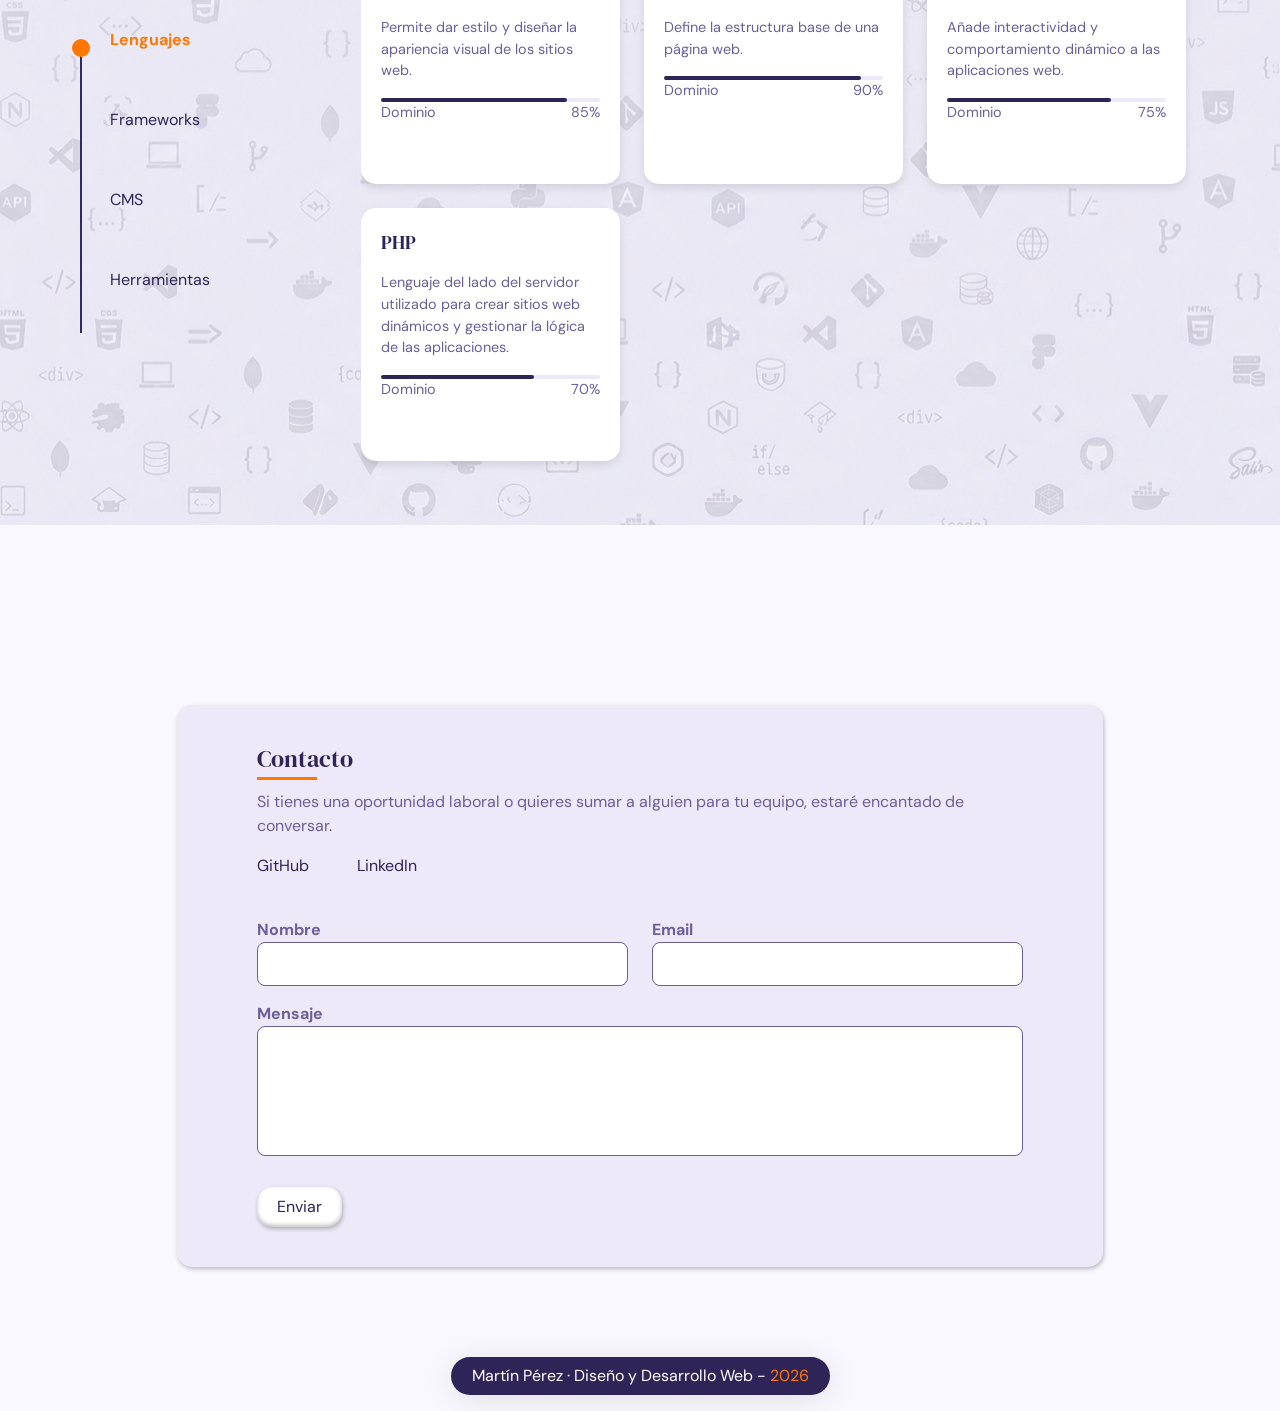
==== commit 4ff52476: "replicar portafolio publico con assets locales" ====
--- a/index.html
+++ b/index.html
@@ -12,9 +12,9 @@
     <link rel="stylesheet" href="assets/estilo.css">
 </head>
 <body>
-<header><span class="logo"><a class="p-mediano" href="index.html">Martín Pérez</a></span><div class="container"><div class="header-inner"><button class="btn-menu" aria-label="Abrir menú" aria-expanded="false"><span></span><span></span><span></span></button><nav><ul class="list-unstyled d-flex mb-0 align-items-center"><li><a class="p-mediano active" href="index.html">Inicio</a></li><li><a class="p-mediano" href="proyectos.html">Proyectos</a></li><li><a class="p-mediano" href="#tecnologias">Tecnologías</a></li><li><a class="p-mediano" href="#contacto">Contacto</a></li><li><a class="p-mediano" href="sobre-mi.html">Sobre mí</a></li><li><img class="icono-idioma" src="assets/svg/Bandera_de_España.svg" alt="Español"></li></ul></nav></div></div></header>
+<header><span class="logo"><a class="p-mediano" href="index.html">Martín Pérez</a></span><div class="container"><div class="header-inner"><button class="btn-menu" aria-label="Abrir menú" aria-expanded="false"><span></span><span></span><span></span></button><nav><ul class="list-unstyled d-flex mb-0 align-items-center"><li><a class="p-mediano active" href="index.html">Inicio</a></li><li><a class="p-mediano" href="proyectos.html">Proyectos</a></li><li><a class="p-mediano" href="#tecnologias">Tecnologías</a></li><li><a class="p-mediano" href="#contacto">Contacto</a></li><li><a class="p-mediano" href="sobre-mi.html">Sobre mí</a></li></ul></nav></div></div></header>
 <main>
-    <div class="container mt-4"><div class="row"><div class="col-12 col-md-7"><h1>Hola!<br>Soy Martín Pérez.</h1><p>Desarrollo sitios web modernos, inspirado en nuevas ideas y tendencias.</p><ul class="botones-hero list-unstyled d-flex flex-wrap mb-0 align-items-center"><li><a href="sobre-mi.html"><button>Sobre mí</button></a></li><li><a href="#contacto"><button>Contáctame</button></a></li><li><a href="assets/cv.pdf" download><button>Descargar CV</button></a></li></ul></div><div class="foto-contenedor offset-md-1 col-12 col-md-4"><div class="puntos"></div><img class="fotomia-main img-fluid" src="assets/img/foto-main.jpeg" alt="Martín Pérez"><div class="borde-naranja"></div></div></div>
+    <div class="container mt-4"><div class="row"><div class="col-12 col-md-7"><h1>Hola!<br>Soy Martín Pérez.</h1><p>Desarrollo sitios web modernos, inspirado en nuevas ideas y tendencias.</p><ul class="botones-hero list-unstyled d-flex flex-wrap mb-0 align-items-center"><li><a href="sobre-mi.html"><button>Sobre mí</button></a></li><li><a href="#contacto"><button>Contáctame</button></a></li><li><a href="assets/cv.pdf" download><button>Descargar CV</button></a></li></ul></div><div class="foto-contenedor offset-md-1 col-12 col-md-4"><div class="puntos"></div><img class="fotomia-main img-fluid" src="assets/img/proyectos/foto-main.jpeg" alt="Martín Pérez"><div class="borde-naranja"></div></div></div>
     <div class="row seccion-proyectos mt-4"><div class="col-12 d-flex justify-content-between"><h2>Mis últimos proyectos</h2><a href="proyectos.html">Ver todos los proyectos</a></div><div class="col-12"><div class="row tarjetas-proyectos" data-proyectos id="lista-proyectos"><p>Cargando proyectos...</p></div></div></div></div>
     <section class="background-tecnologias mt-5" data-tecnologias><div class="container container-tecnologias"><div class="row"><div class="col-12 col-md-3"><h2 id="tecnologias">Tecnologías</h2><ul class="ul-tecnologias d-flex flex-wrap flex-md-column"><div class="indicador-tecnologia"></div></ul></div><div class="col-12 col-md-9"><div class="paneles-tecnologia-wrapper"></div></div></div></div></section>
 </main>
--- a/assets/estilo.css
+++ b/assets/estilo.css
@@ -1066,3 +1066,67 @@
 .paginador button {
   min-width: 42px;
 }
+
+
+/* Responsive estático */
+html,
+body {
+  overflow-x: hidden;
+}
+@media (max-width: 992px) {
+  header .logo a { padding-left: 2rem; }
+  .foto-contenedor { margin-top: 3rem; }
+  .borde-naranja { right: -24px; bottom: 24px; }
+  .puntos { left: -30px; }
+  .tarjeta-contacto { padding: 2rem; }
+}
+@media (max-width: 768px) {
+  header { padding: 0.9rem 0; min-height: 66px; }
+  header .logo { left: 0; }
+  header .logo a { padding: 10px 18px 9px 1rem; font-size: 0.9rem; }
+  header .container .header-inner { min-height: 46px; }
+  header .btn-menu { right: 0; }
+  header .container .header-inner nav { z-index: 4; padding: 1rem; background: rgba(255, 255, 255, 0.96); }
+  header .container .header-inner nav ul { align-items: stretch; }
+  header .container .header-inner nav li { width: 100%; }
+  header .container .header-inner nav a { display: block; padding: 0.4rem 0; }
+  main > .container, .seccion-contacto .container, footer .container { padding-left: 1rem; padding-right: 1rem; }
+  h1 { font-size: 2.25rem; }
+  h2 { font-size: 1.65rem; margin-bottom: 1.5rem; }
+  .botones-hero { gap: 0.75rem; }
+  .botones-hero li, .botones-hero a, .botones-hero button { width: 100%; }
+  .foto-contenedor { margin-top: 3.5rem; padding: 0 1rem; }
+  .puntos { left: -5px; top: -28px; width: 90px; height: 130px; }
+  .borde-naranja { right: -2px; bottom: -18px; }
+  .seccion-proyectos { margin-top: 4rem; }
+  .seccion-proyectos > .col-12:first-child { align-items: flex-start !important; gap: 0.75rem; flex-direction: column; }
+  .seccion-proyectos > .col-12:first-child a { margin-bottom: 1rem; }
+  .background-tecnologias { width: 100%; }
+  .container-tecnologias { padding: 2.5rem 1rem; }
+  .container-tecnologias .ul-tecnologias { padding-left: 2.5rem; flex-direction: column !important; flex-wrap: nowrap !important; gap: 0; margin-bottom: 2rem; }
+  .container-tecnologias .ul-tecnologias li { margin-bottom: 1.25rem; }
+  .paneles-tecnologia-wrapper { min-height: 12rem; }
+  .tarjeta-contacto { padding: 1.5rem 1rem; }
+  .redes-contacto { gap: 1.25rem !important; flex-wrap: wrap; }
+  .footer-texto { text-align: center; white-space: normal; }
+  .paginador { margin-top: 1rem; }
+}
+
+
+/* Tarjetas de proyectos con altura uniforme */
+.enlace-tarjeta-proyecto {
+  height: 100%;
+}
+.enlace-tarjeta-proyecto .tarjeta-proyecto {
+  display: flex;
+  flex-direction: column;
+  height: 100%;
+}
+.enlace-tarjeta-proyecto .texto-tarjeta-proyecto {
+  display: flex;
+  flex: 1;
+  flex-direction: column;
+}
+.enlace-tarjeta-proyecto .link-flecha {
+  margin-top: auto;
+}
